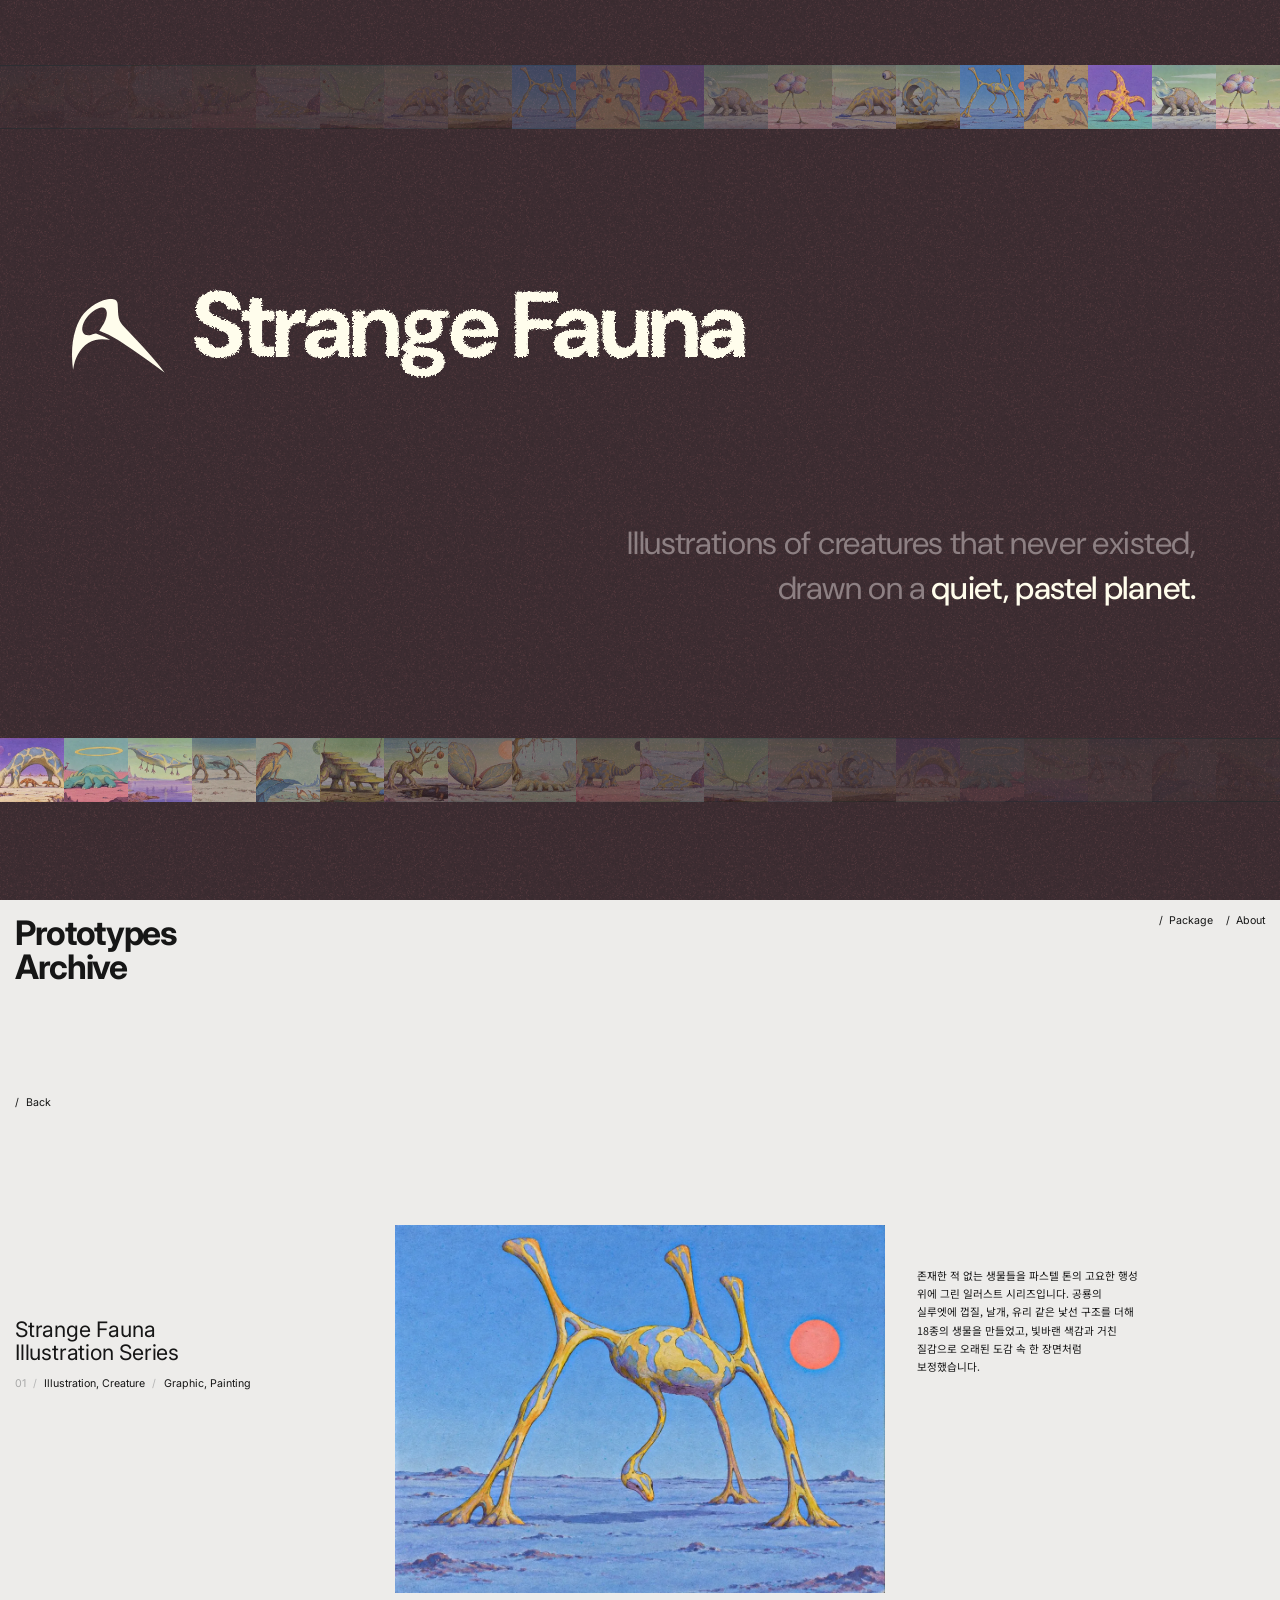
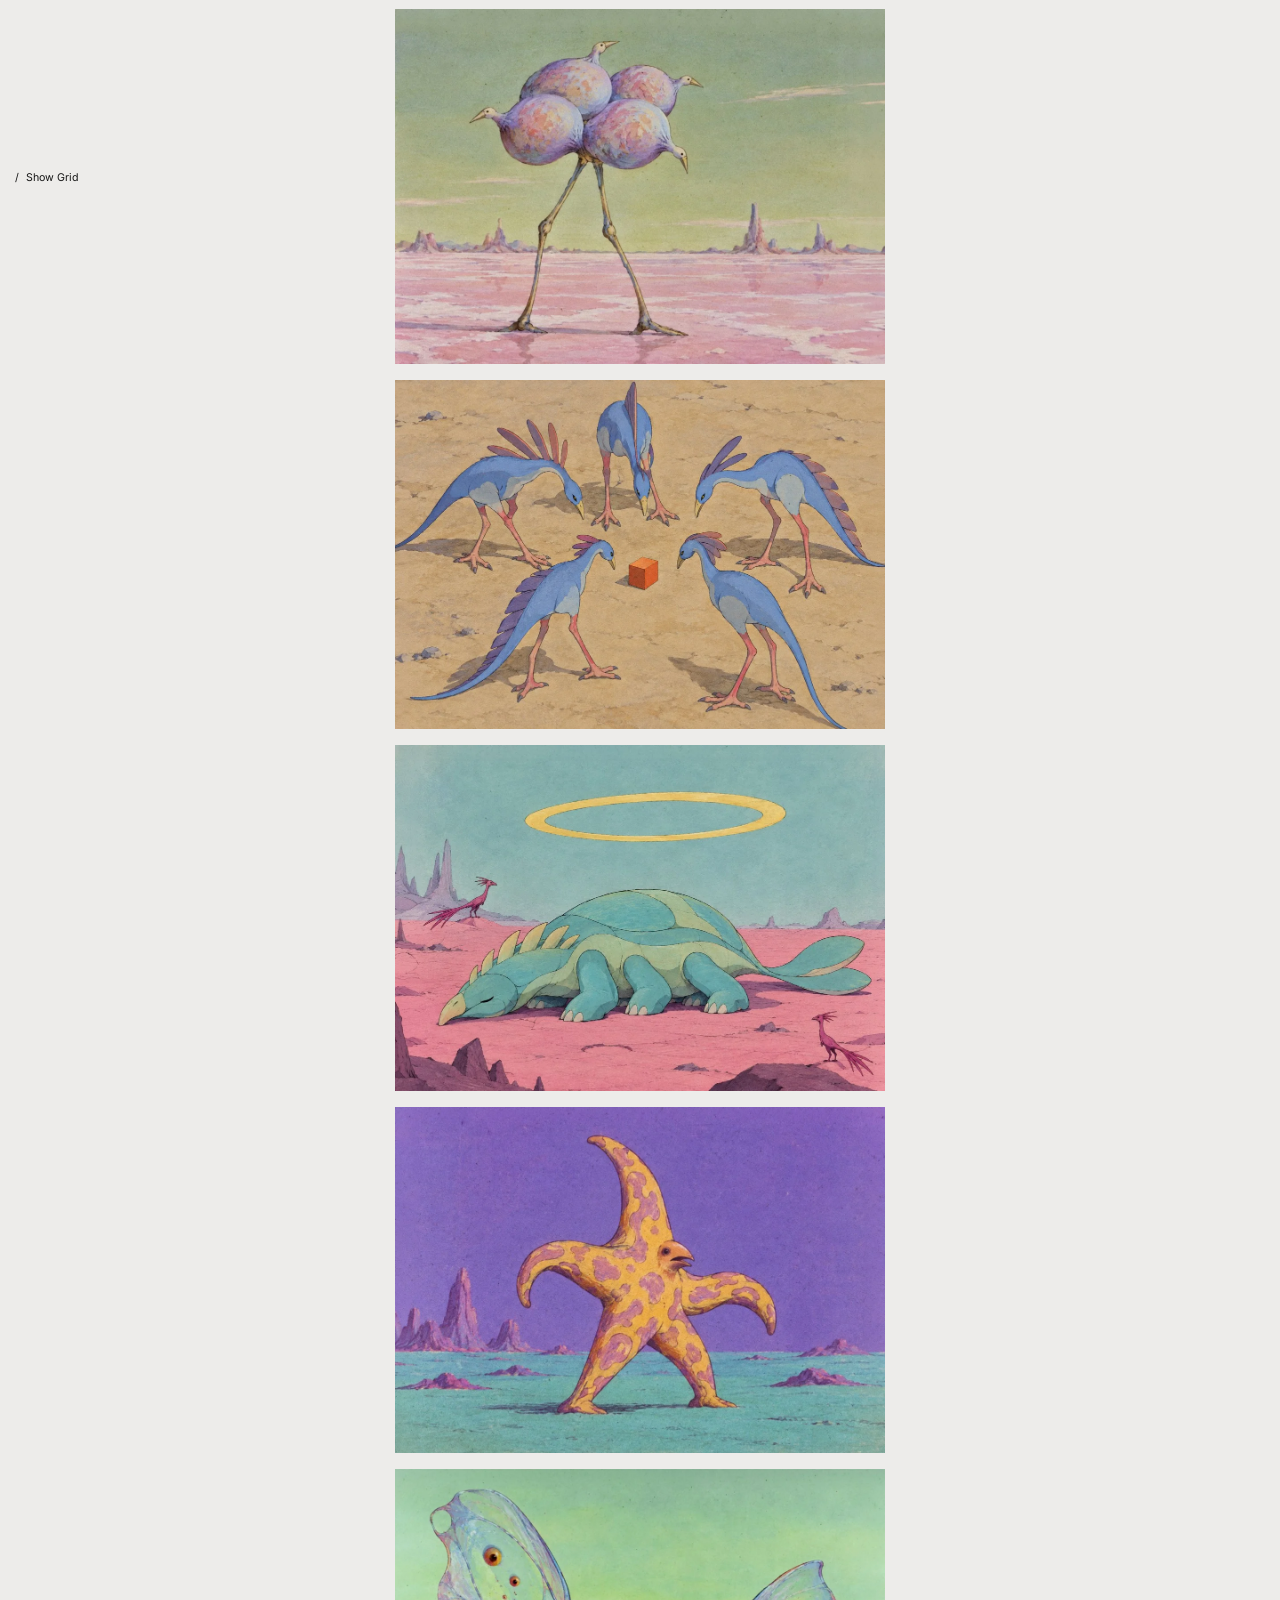
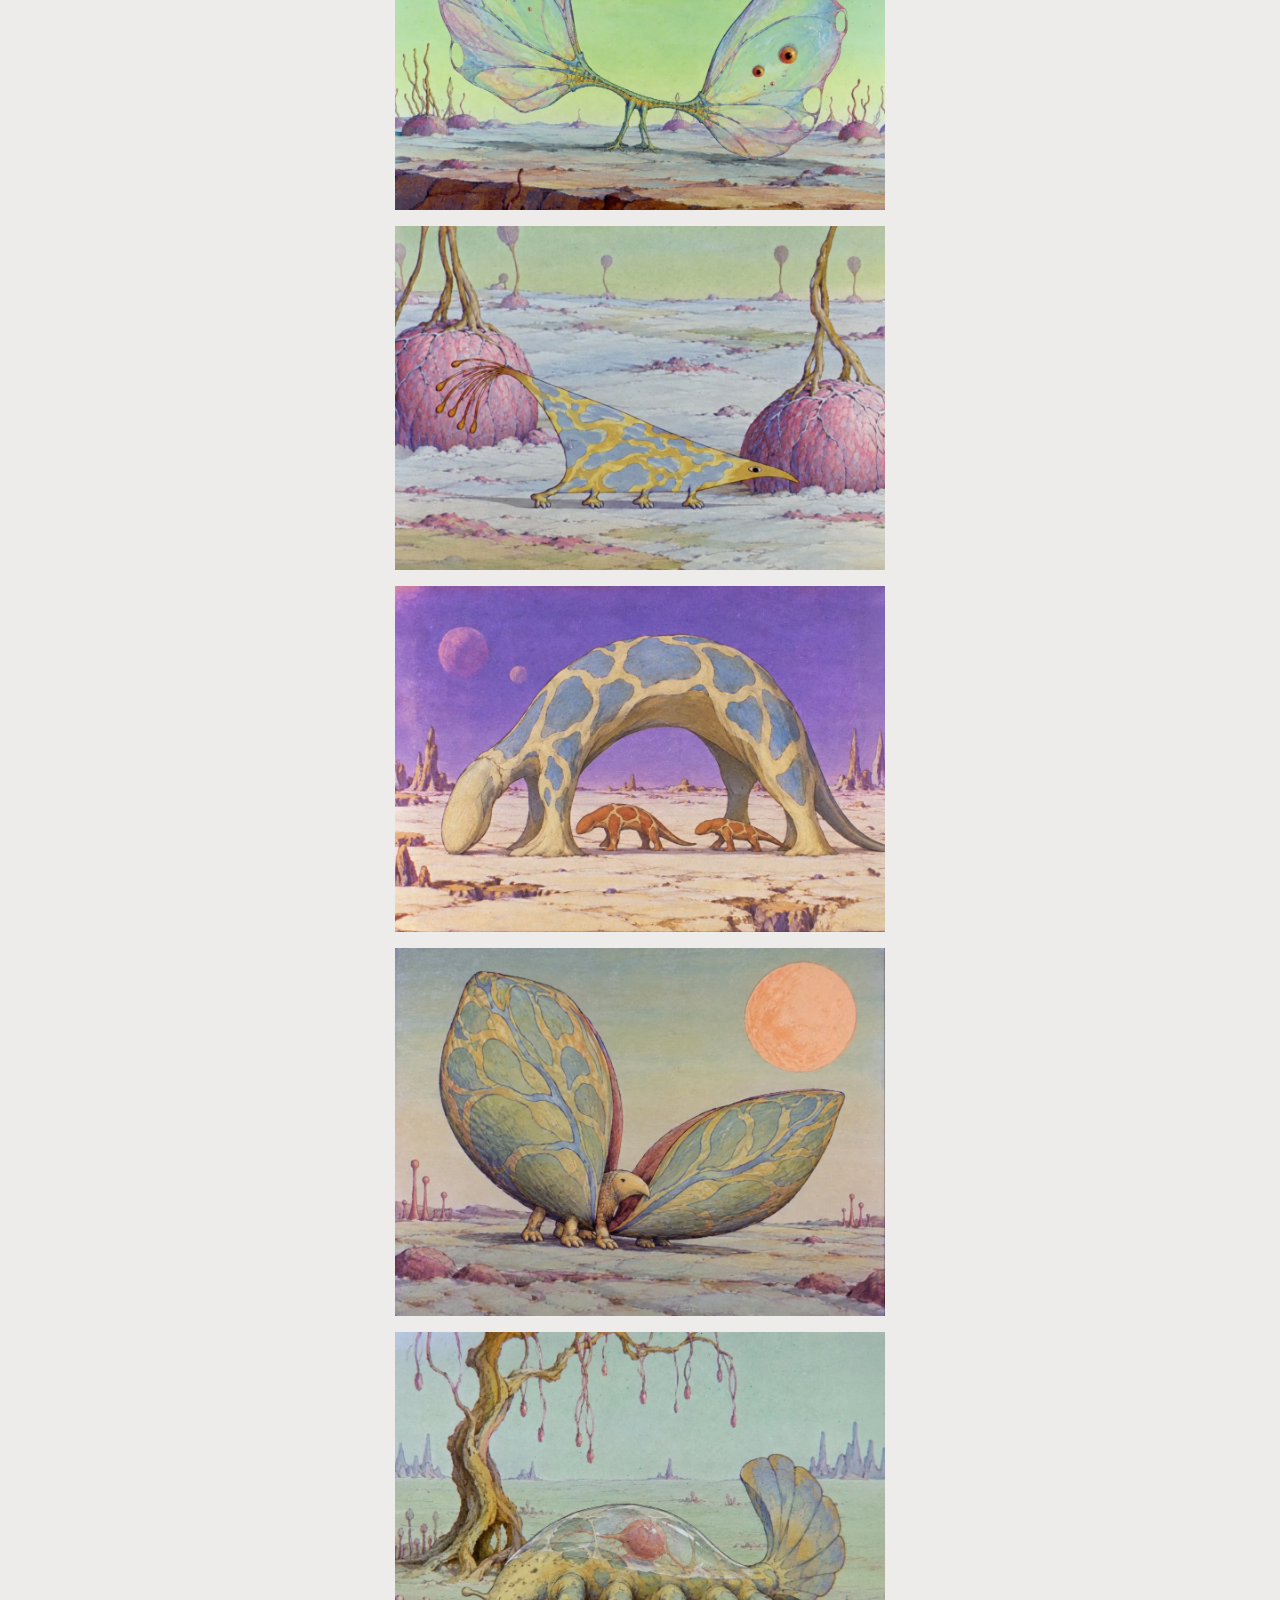
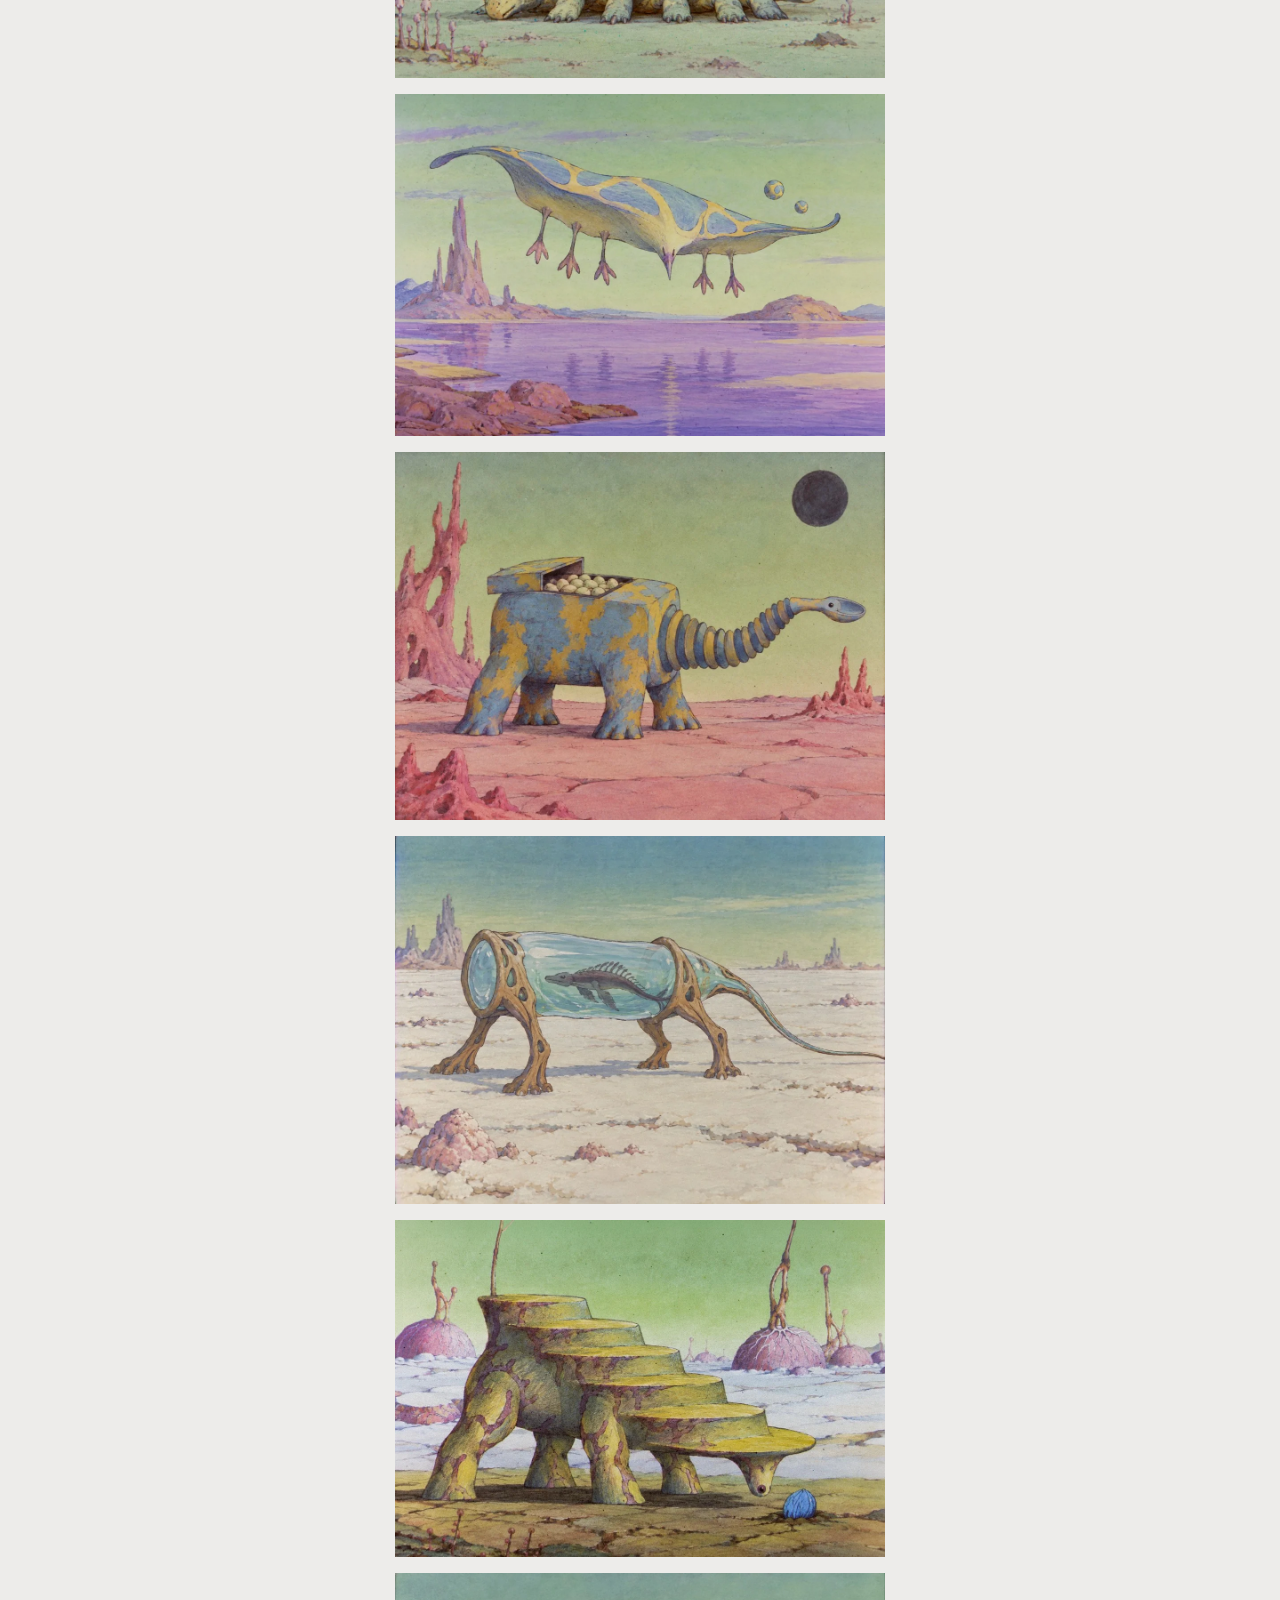
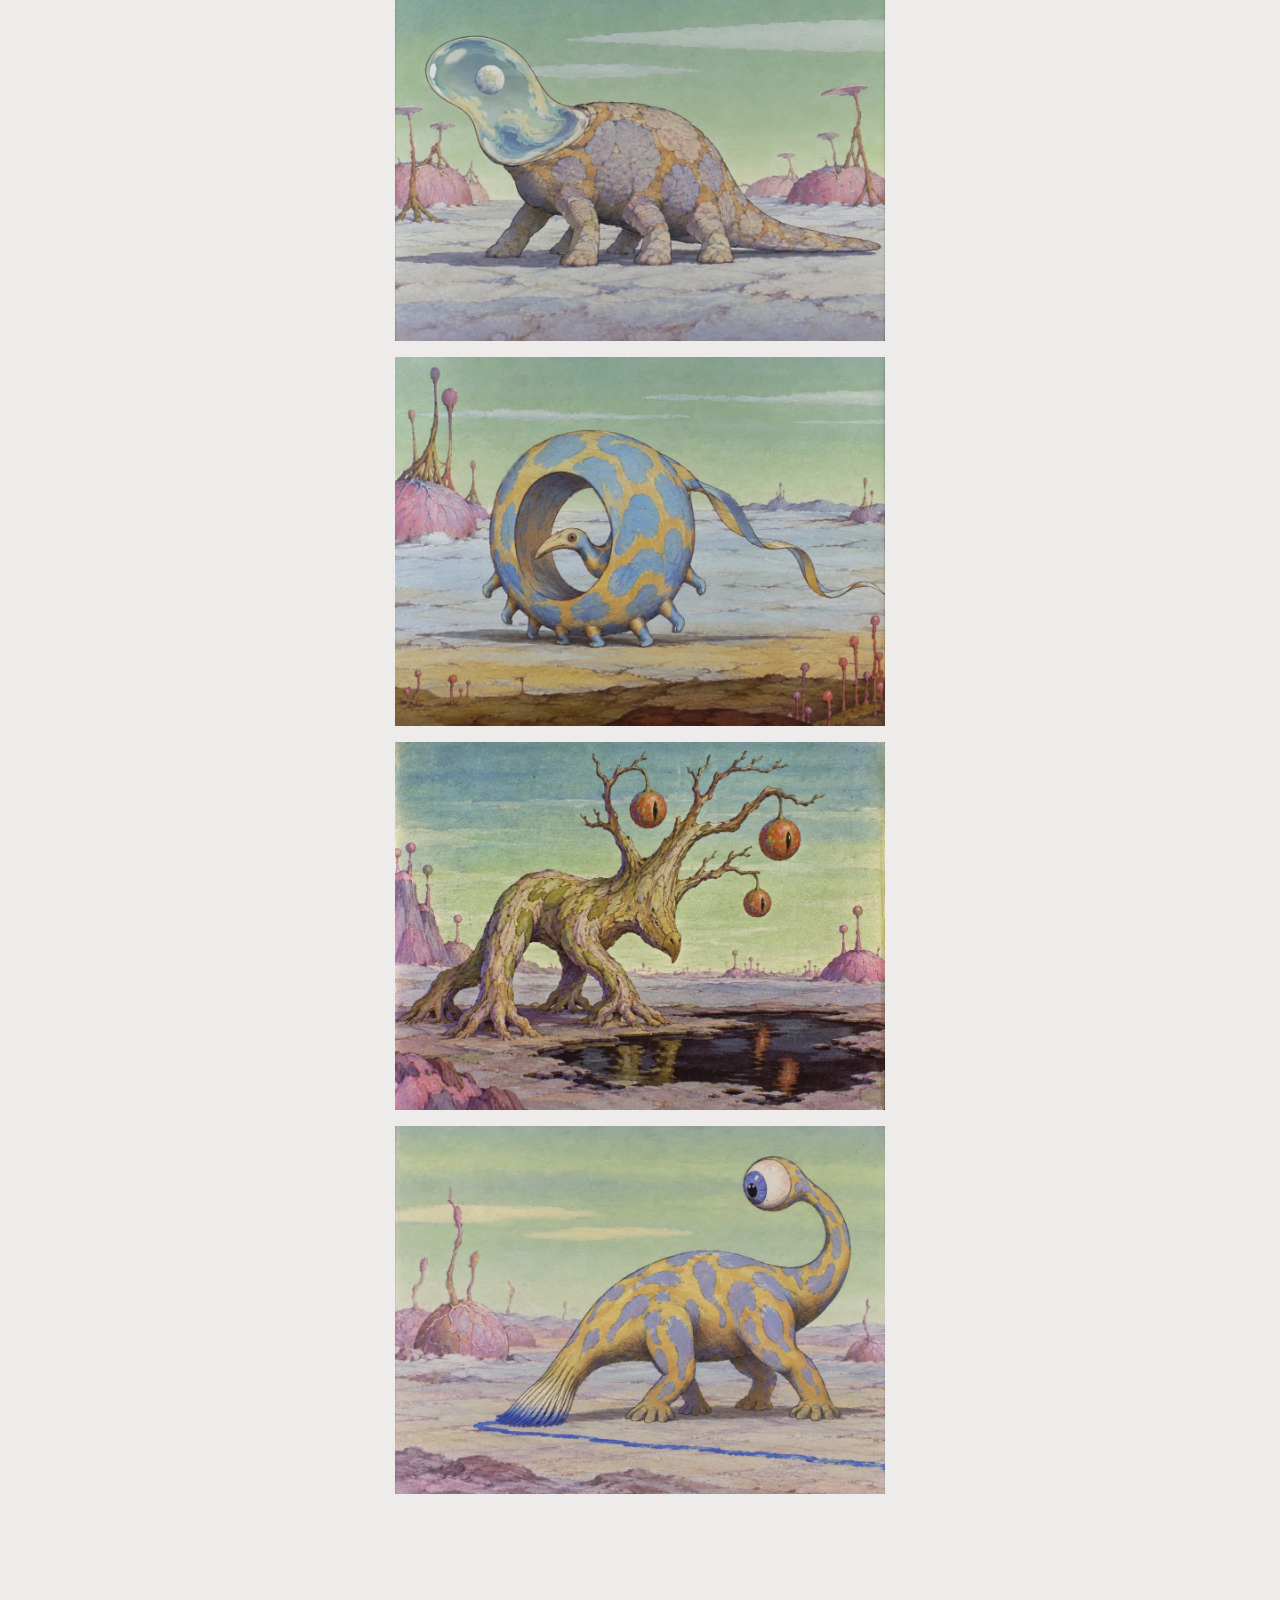
==== index.html @ 5f3ef752 "Strange Fauna 일러스트·패키지 웹페이지 Co-Authored-By: Claude Opus 5.5 (1M context) <noreply@anthropic.com>" ====
<!doctype html>
<html lang="ko">
<head>
  <meta charset="utf-8">
  <meta name="viewport" content="width=device-width, initial-scale=1">
  <title>Strange Fauna — Illustration Series</title>
  <meta name="description" content="존재한 적 없는 생물들을 파스텔 톤의 고요한 행성 위에 그린 일러스트 시리즈">
  <link rel="icon" href="data:image/svg+xml,%3Csvg xmlns=%22http://www.w3.org/2000/svg%22 viewBox=%220 0 32 32%22%3E%3Crect width=%2232%22 height=%2232%22 rx=%228%22 fill=%22%233D2D32%22/%3E%3Ccircle cx=%2221%22 cy=%2211%22 r=%225%22 fill=%22%23F67261%22/%3E%3C/svg%3E">
  <link rel="preconnect" href="https://fonts.googleapis.com">
  <link rel="preconnect" href="https://fonts.gstatic.com" crossorigin>
  <link href="https://fonts.googleapis.com/css2?family=DM+Sans:opsz,wght@9..40,400;9..40,500;9..40,700&family=Inter:wght@400;600;700&family=Noto+Sans+KR:wght@400&display=swap" rel="stylesheet">
  <link rel="stylesheet" href="assets/style.css">
</head>
<body>
  <!-- 1. 커버 (Figma Frame 2) -->
  <section class="cover" aria-label="Strange Fauna">
    <!-- 제목 텍스처 효과 (Figma TEXTURE 3.1): 가장자리를 잘게 흐트러뜨림. scale은 JS가 화면 폭에 맞춤 -->
    <svg width="0" height="0" style="position:absolute" aria-hidden="true">
      <filter id="texture" x="-2%" y="-5%" width="104%" height="110%">
        <feTurbulence type="fractalNoise" baseFrequency="0.45" numOctaves="2" seed="7" result="n"/>
        <feDisplacementMap in="SourceGraphic" in2="n" scale="5" xChannelSelector="R" yChannelSelector="G"/>
      </filter>
    </svg>
    <img class="cover-logo" src="assets/logo.svg" alt="" width="105" height="83">
    <h2 class="cover-title">Strange Fauna</h2>
    <p class="cover-tag">Illustrations of creatures that never existed,<br>drawn on a <b>quiet, pastel planet.</b></p>
  </section>

  <!-- 2. 상세 (Detail / Strange Fauna) — 스크롤하면 일러스트가 차례로 나타남 -->
  <section class="detail" id="detail">
    <aside class="side left">
      <a class="logo" href="#">Prototypes<br>Archive</a>
      <a class="back link" href="#">Back</a>
      <div class="title-block">
        <h1>Strange Fauna<br>Illustration Series</h1>
        <div class="meta"><span class="n">01</span><span class="s">/</span><span>Illustration, Creature</span><span class="s">/</span><span>Graphic, Painting</span></div>
      </div>
      <button class="show-grid link" type="button">Show Grid</button>
    </aside>

    <main class="images" aria-label="일러스트 18점"></main>

    <aside class="side right">
      <nav class="nav">
        <button class="link pk-btn" type="button" aria-haspopup="true" aria-expanded="false">Package</button>
        <a class="link" href="#detail">About</a>
      </nav>
      <div class="pk-panel" role="menu">
        <div class="pk-head"><span>Package</span><span>03</span></div>
        <div class="pk-hint"></div>
      </div>
      <p class="desc ko">존재한 적 없는 생물들을 파스텔 톤의 고요한 행성 위에 그린 일러스트 시리즈입니다. 공룡의 실루엣에 껍질, 날개, 유리 같은 낯선 구조를 더해 18종의 생물을 만들었고, 빛바랜 색감과 거친 질감으로 오래된 도감 속 한 장면처럼 보정했습니다.</p>
    </aside>
  </section>

  <script src="assets/data.js"></script>
  <script src="assets/app.js"></script>
</body>
</html>
---- assets/style.css ----
/* 1u = Figma 1440 프레임의 1px. JS가 --u를 화면 폭에 맞춰 갱신 */
:root {
  --u: calc(100vw / 1440);
  --v: calc(100vh / 665);
  --paper: #EDECEA;
  --ink: #161616;
  --gray: #8C8C8C;
  --rule: #CFCECB;
  --cover: #3D2D32;
  --cream: #FFFDEC;
}
* { box-sizing: border-box; margin: 0; padding: 0; }
html { scroll-behavior: smooth; }
body { background: var(--paper); color: var(--ink); font-family: 'Inter', 'Noto Sans KR', system-ui, sans-serif; -webkit-font-smoothing: antialiased; }
a { color: inherit; text-decoration: none; }
button { font: inherit; color: inherit; background: none; border: 0; cursor: pointer; }
img { display: block; }
.ko { font-family: 'Noto Sans KR', sans-serif; }

/* ---------- 커버 (Frame 2) ---------- */
/* Figma 'Frame 2 / Laptop 1440×665' 기준: 가로·글자는 u(폭/1440), 세로 위치는 v(화면 높이/665) */
.cover { position: relative; height: calc(665 * var(--v)); background: var(--cover); overflow: hidden; color: var(--cream);
  font-family: 'DM Sans', sans-serif; font-optical-sizing: none; font-variation-settings: 'opsz' 14; }
/* 배경 듀오톤 노이즈 (#362B2F + 25% #D88282, 밀도 0.32) — 타일은 JS가 캔버스로 생성 */
.cover::before { content: ''; position: absolute; inset: 0; background-image: var(--noise); background-size: calc(256 * var(--u)) calc(256 * var(--u)); pointer-events: none; }
.strip { position: absolute; left: 0; width: 100%; height: calc(72 * var(--u)); display: grid; grid-template-columns: repeat(20, 1fr); }
.strip::before, .strip::after { content: ''; position: absolute; left: 0; right: 0; height: 1px; background: #2A2A2E; }
.strip::before { top: 0; } .strip::after { bottom: 0; }
.strip.top { top: calc(48 * var(--v)); }
.strip.bottom { top: calc(545 * var(--v)); }
.strip img { position: relative; z-index: 1; width: 100%; height: 100%; object-fit: cover; opacity: 0; transition: opacity 1.2s ease; }
.cover.ready .strip img { opacity: var(--op); }
.cover-logo { position: absolute; left: calc(81 * var(--u)); top: calc(221 * var(--v)); width: calc(104.7 * var(--u)); height: auto; }
.cover-title { position: absolute; left: calc(216 * var(--u)); top: calc(206 * var(--v)); font-weight: 700;
  font-size: calc(105 * var(--u)); line-height: 1; letter-spacing: -0.04em; white-space: nowrap; filter: url(#texture);
  font-variation-settings: 'opsz' 39; /* Figma 노트북 시안 렌더 폭에 맞춘 값 */ }
.cover-tag { position: absolute; right: calc(95 * var(--u)); top: calc(385 * var(--v)); text-align: right; white-space: nowrap;
  font-size: calc(36 * var(--u)); line-height: 1.4; letter-spacing: -0.01em; color: #8D8083;
  font-variation-settings: 'opsz' 36; /* Figma 렌더 폭(639)과 맞춘 값 */ }
.cover-tag b { color: var(--cream); font-weight: 500; }
.cover-logo, .cover-title, .cover-tag { opacity: 0; transform: translateY(12px); transition: opacity .9s ease .2s, transform .9s ease .2s; }
.cover.ready .cover-logo, .cover.ready .cover-title, .cover.ready .cover-tag { opacity: 1; transform: none; }
.cover.ready .cover-tag { transition-delay: .45s; }

/* ---------- 상세 (Detail / Strange Fauna) ---------- */
.detail { position: relative; display: grid; grid-template-columns: calc(444 * var(--u)) calc(552 * var(--u)) 1fr; font-size: calc(12 * var(--u)); }
.side { position: sticky; top: 0; height: 100vh; }
.side.left { padding-left: calc(17 * var(--u)); }
.logo { position: absolute; top: calc(18 * var(--u)); left: calc(17 * var(--u)); font-weight: 700; font-size: calc(38 * var(--u)); line-height: 1; letter-spacing: -0.04em; }
.back { position: absolute; top: 21.8%; left: calc(17 * var(--u)); }
.title-block { position: absolute; top: 46.4%; left: calc(17 * var(--u)); }
.title-block h1 { font-weight: 400; font-size: calc(24 * var(--u)); line-height: 1.1; letter-spacing: -0.01em; }
.meta { display: flex; gap: calc(8 * var(--u)); margin-top: calc(14 * var(--u)); }
.meta .n { color: #A8A8A8; } .meta .s { color: #B5B5B5; }
.show-grid { position: absolute; bottom: calc(18 * var(--u)); left: calc(17 * var(--u)); }
.link::before { content: '/'; margin-right: .6em; }
.link:hover { opacity: .55; }

.images { padding: 36.1vh 0 30vh; display: flex; flex-direction: column; gap: calc(18 * var(--u)); }
.images figure { opacity: 0; transform: translateY(48px); transition: opacity .9s ease, transform .9s cubic-bezier(.2,.7,.2,1); background: #fff; }
.images figure.in { opacity: 1; transform: none; }
.images img { width: 100%; height: auto; }
.images.grid { display: grid; grid-template-columns: repeat(3, 1fr); gap: calc(8 * var(--u)); padding-top: 22vh; }
.images.grid figure { cursor: zoom-in; aspect-ratio: 1; overflow: hidden; }
.images.grid img { height: 100%; object-fit: cover; }

.side.right .desc { position: absolute; top: 40.8%; left: calc(36 * var(--u)); width: calc(256 * var(--u)); font-size: calc(12 * var(--u)); line-height: 1.7; word-break: keep-all; }
.nav { position: absolute; top: calc(16 * var(--u)); right: calc(17 * var(--u)); display: flex; gap: calc(14 * var(--u)); z-index: 5; }
.nav .link.on { opacity: .55; }

/* 패키지 목록 패널 */
.pk-panel { position: absolute; top: calc(42 * var(--u)); right: calc(17 * var(--u)); width: calc(330 * var(--u)); background: #F6F5F3;
  border: 1px solid var(--rule); padding: calc(14 * var(--u)) calc(14 * var(--u)) calc(8 * var(--u)); z-index: 6;
  opacity: 0; transform: translateY(-6px); pointer-events: none; transition: opacity .25s ease, transform .25s ease; }
.pk-panel.open { opacity: 1; transform: none; pointer-events: auto; }
.pk-head { display: flex; justify-content: space-between; color: var(--gray); font-weight: 600; padding-bottom: calc(10 * var(--u)); border-bottom: 1px dotted #BDBDBD; }
.pk-row { display: grid; grid-template-columns: calc(72 * var(--u)) 1fr auto; gap: calc(12 * var(--u)); align-items: center; padding: calc(10 * var(--u)) 0; border-bottom: 1px solid var(--rule); }
.pk-row:last-child { border-bottom: 0; }
.pk-row img { width: 100%; aspect-ratio: 602/470; object-fit: cover; background: #fff; }
.pk-row .no { color: var(--gray); font-weight: 600; }
.pk-row .nm { font-weight: 600; font-size: calc(13.5 * var(--u)); margin-top: 2px; }
.pk-row .sub { color: var(--gray); margin-top: 2px; }
.pk-row .go { color: var(--gray); white-space: nowrap; transition: transform .2s ease, color .2s ease; }
.pk-row:hover .go { color: var(--ink); transform: translateX(3px); }
.pk-row:hover .nm { text-decoration: underline; text-underline-offset: 3px; }
.pk-hint { color: var(--gray); padding-top: calc(8 * var(--u)); min-height: calc(24 * var(--u)); }
.pk-hint b { color: var(--ink); font-weight: 600; }

/* ---------- 패키지 그리드 페이지 (1440 × 1560) ---------- */
.board { position: relative; width: 100%; height: calc(1560 * var(--u)); font-size: calc(13.5 * var(--u)); }
.board > * { position: absolute; }
.rule { height: 0; border-top: 1px solid var(--rule); }
.rule.thick { border-top-width: 1.5px; }
.rule.dot { border-top: 1px dotted #BDBDBD; }
.lbl { font-size: calc(13 * var(--u)); color: var(--gray); }
.lbl.b { font-weight: 600; }
.list { line-height: calc(23.5 * var(--u)); font-weight: 600; }
.list .g { color: var(--gray); font-weight: 400; }
.list a.dim { color: var(--gray); }
.list a:hover { opacity: .6; }
.board .logo { position: absolute; font-size: calc(24 * var(--u)); letter-spacing: -0.03em; }
.board .logo { white-space: pre; }
.board .logo i { font-style: normal; font-weight: 400; color: #000; }
.ph { background: #fff; overflow: hidden; cursor: zoom-in; }
.ph img { width: 100%; height: 100%; object-fit: cover; opacity: 0; transform: scale(1.03); transition: opacity .9s ease, transform 1.2s cubic-bezier(.2,.7,.2,1); }
.ph.in img { opacity: 1; transform: none; }
.cap { display: flex; align-items: baseline; gap: calc(6 * var(--u)); }
.cap::before { content: '▸'; font-size: calc(10 * var(--u)); color: #A0A0A0; }
.cap b { font-weight: 600; }
.more { color: var(--gray); font-size: calc(13 * var(--u)); }
.more:hover { color: var(--ink); }
.pdesc { width: calc(288 * var(--u)); color: #7A7A7A; line-height: 1.65; word-break: keep-all; }
.swatch { display: flex; }
.swatch span { flex: 1; transition: flex .35s ease; }
.swatch span:hover { flex: 1.6; }
.codes { color: #7A7A7A; line-height: 1.65; }
.codes b { color: var(--ink); font-weight: 400; margin-right: .5em; }

/* 확대 보기 */
.lightbox { position: fixed; inset: 0; background: rgba(237,236,234,.96); display: grid; place-items: center; z-index: 50; opacity: 0; pointer-events: none; transition: opacity .3s ease; cursor: zoom-out; }
.lightbox.open { opacity: 1; pointer-events: auto; }
.lightbox img { max-width: 86vw; max-height: 86vh; background: #fff; }

@media (prefers-reduced-motion: reduce) {
  * { transition: none !important; scroll-behavior: auto !important; }
}
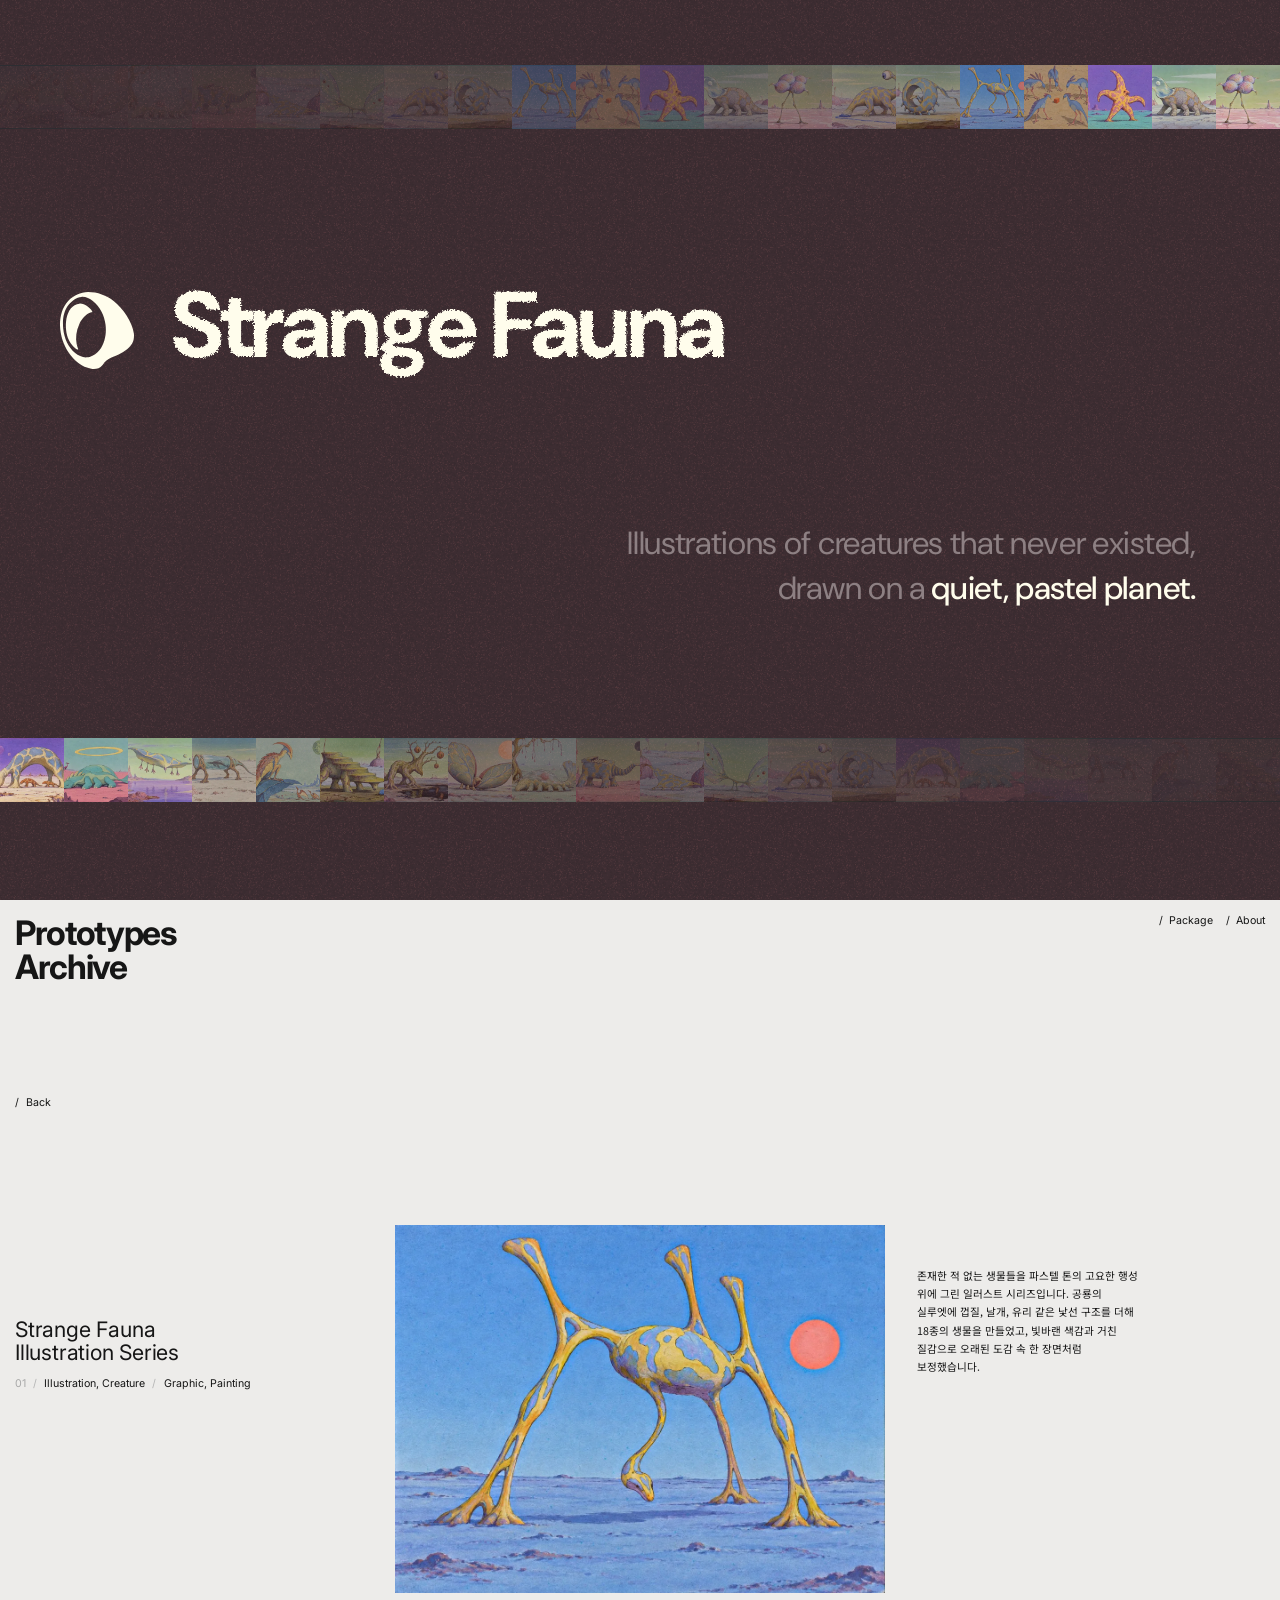
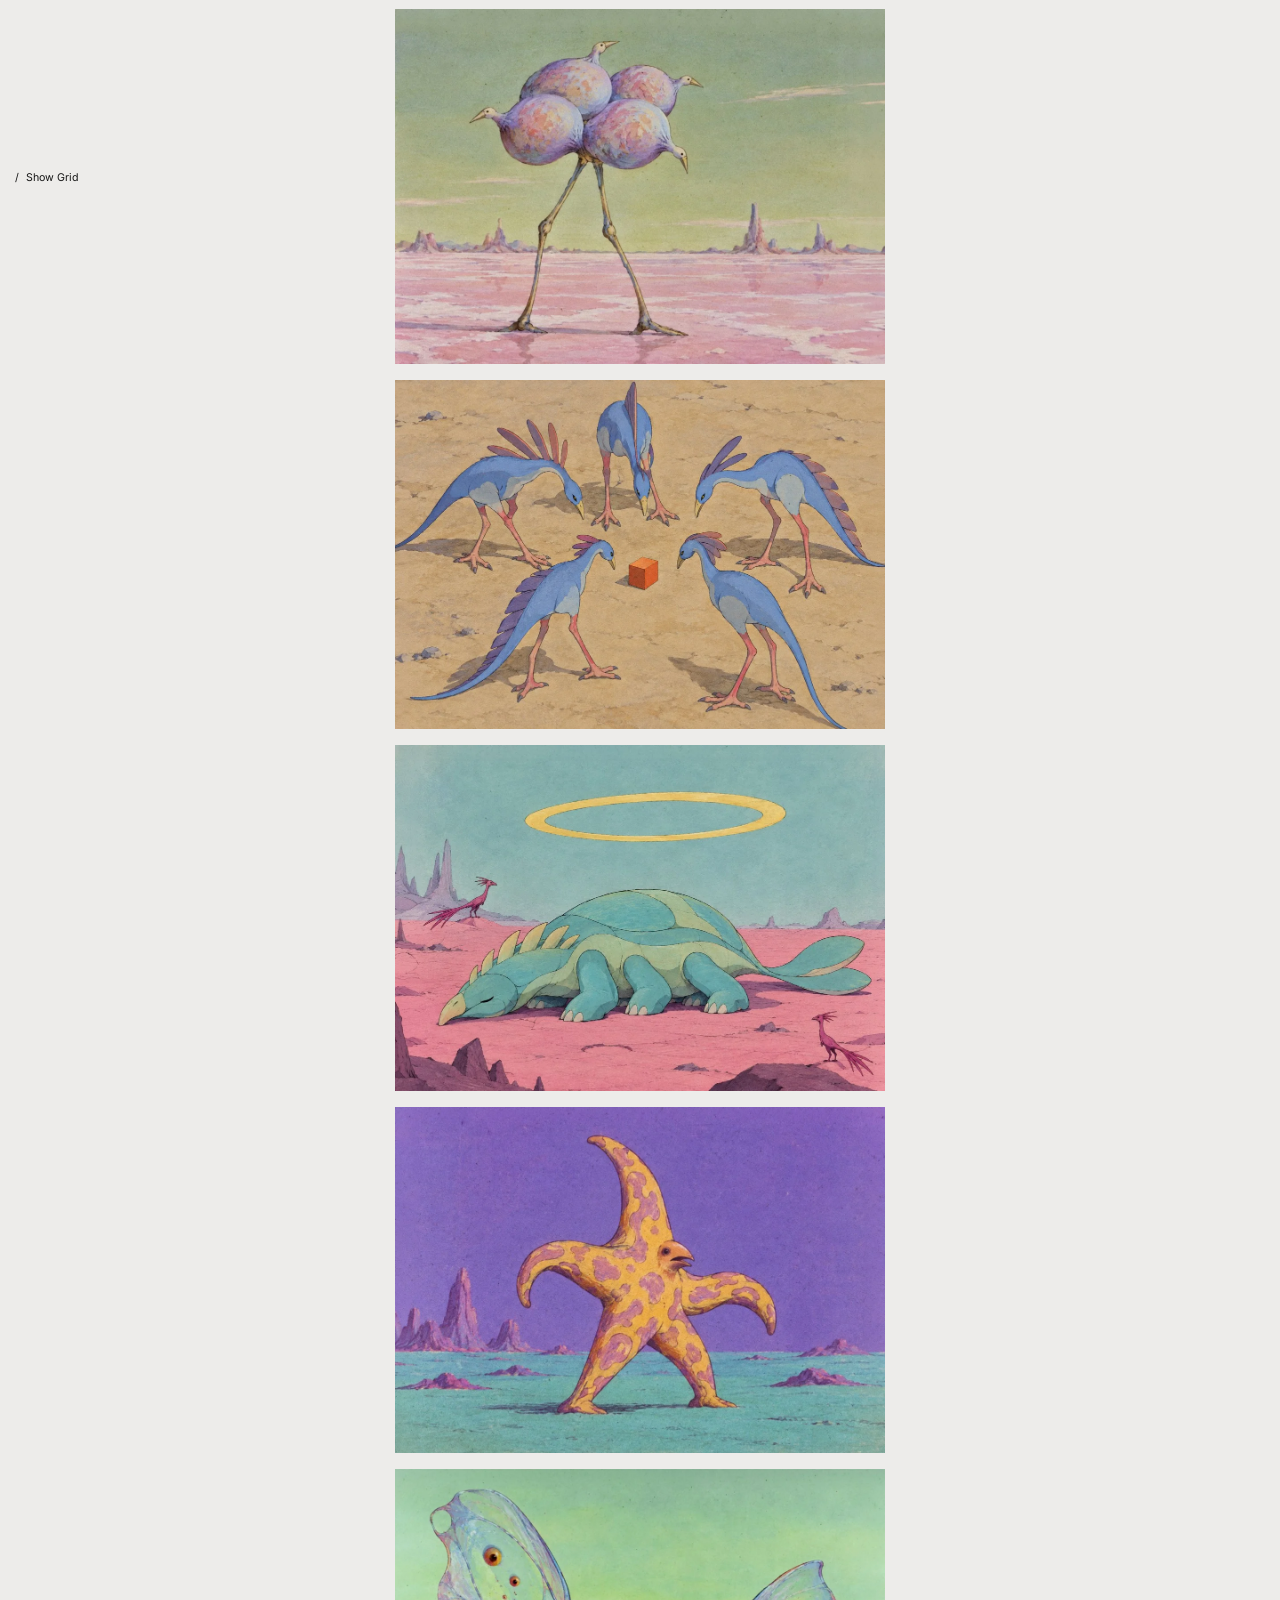
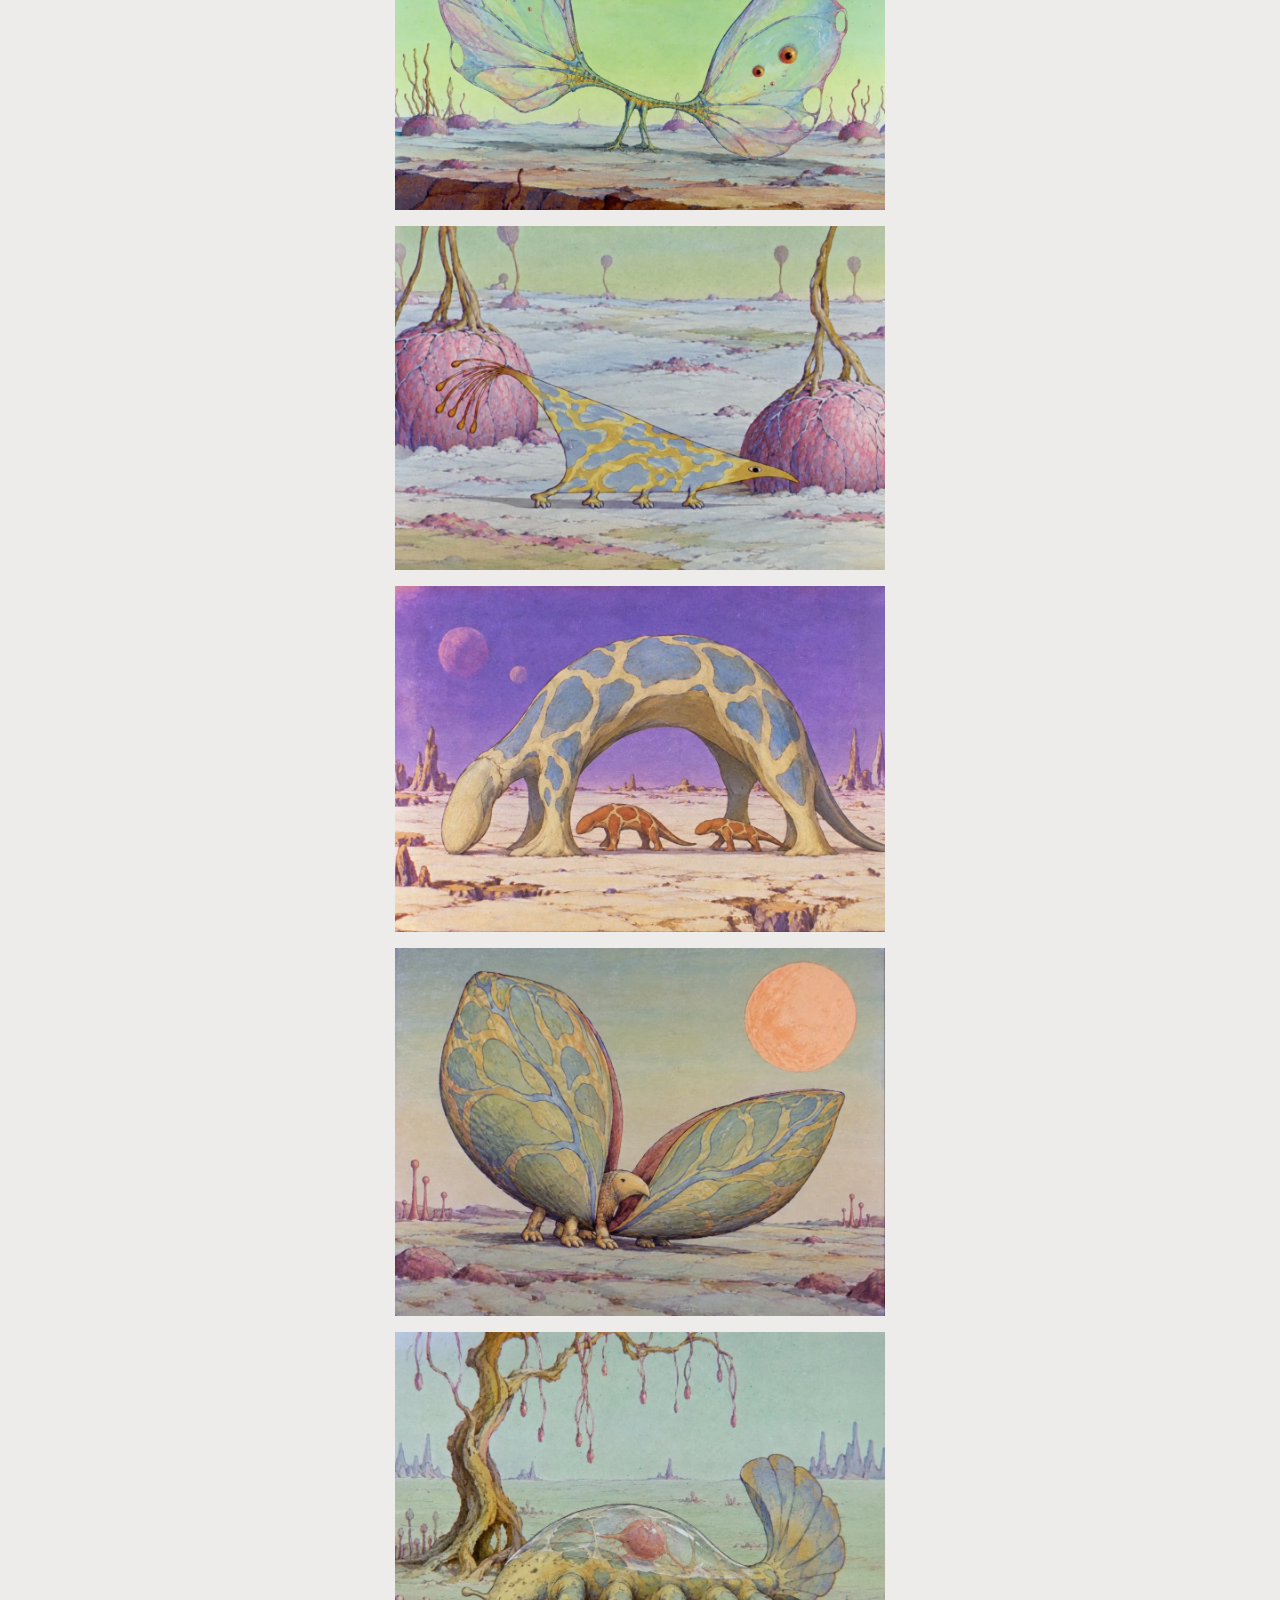
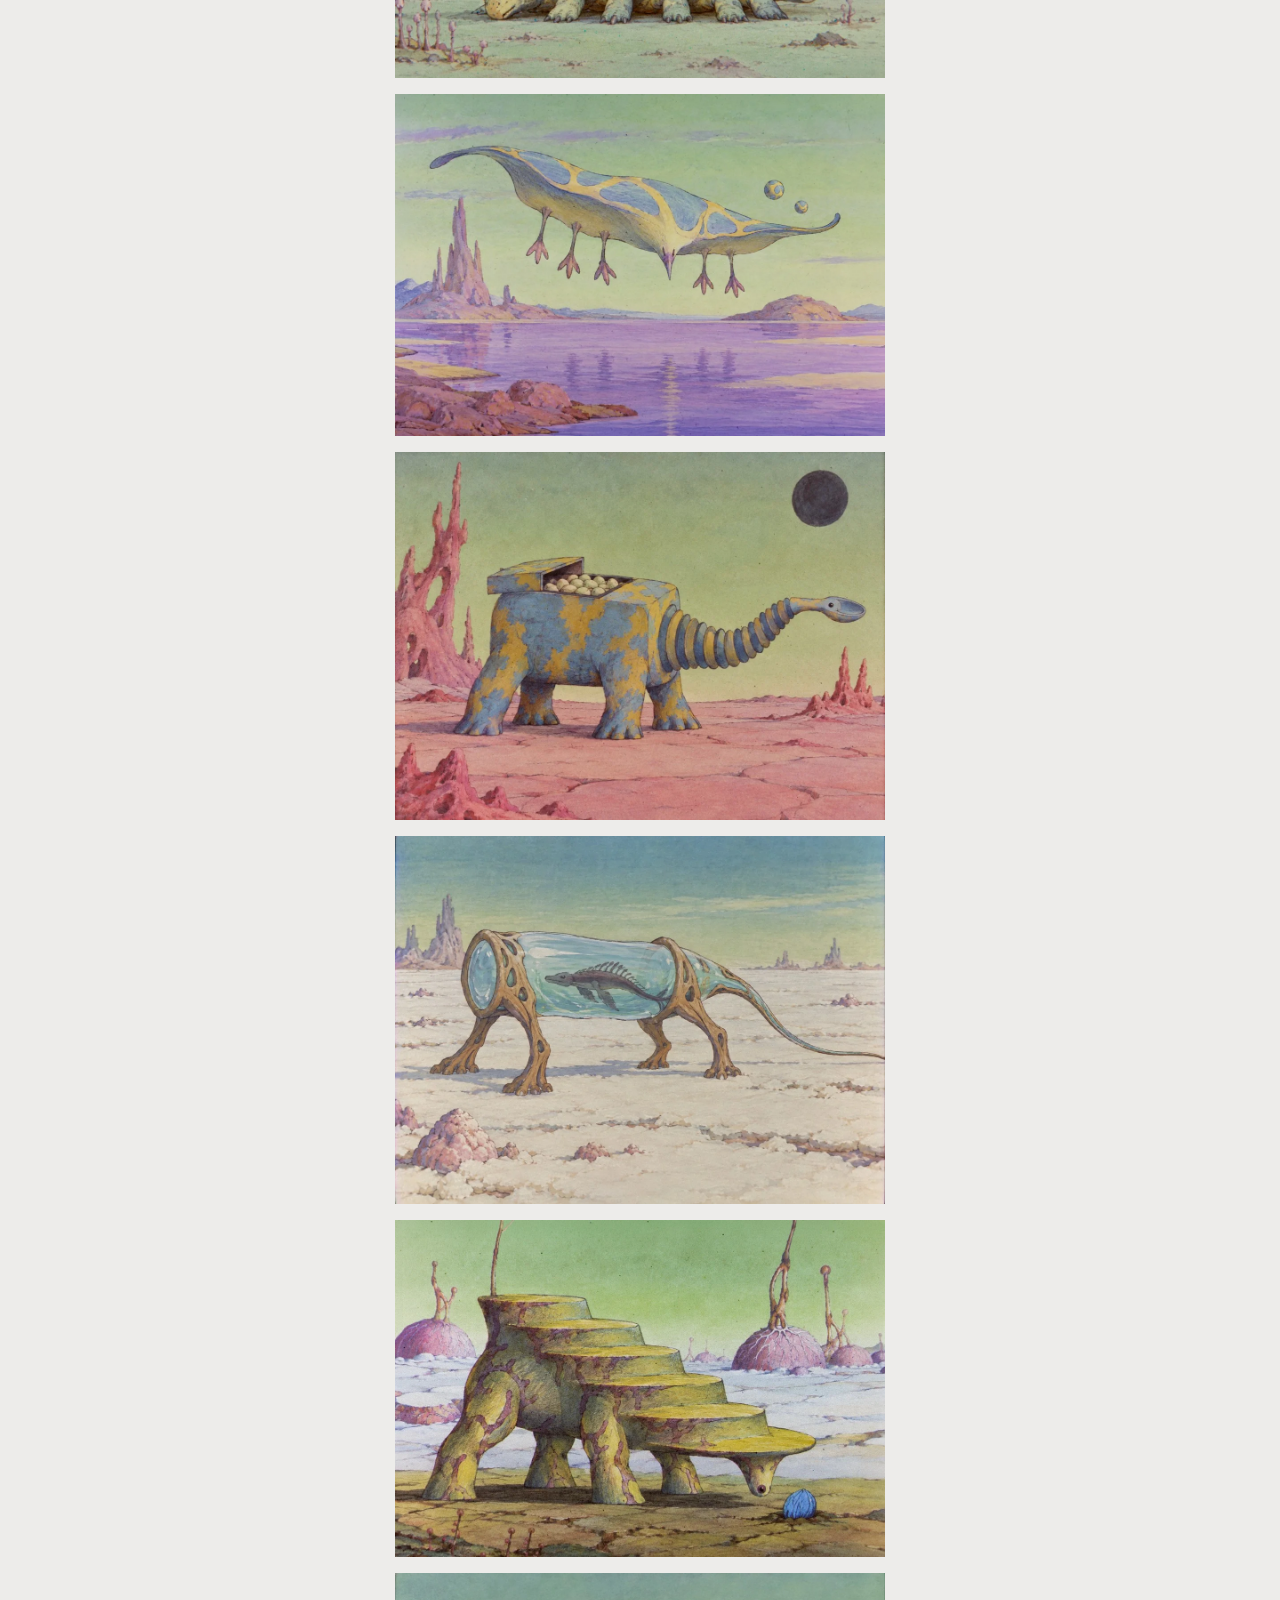
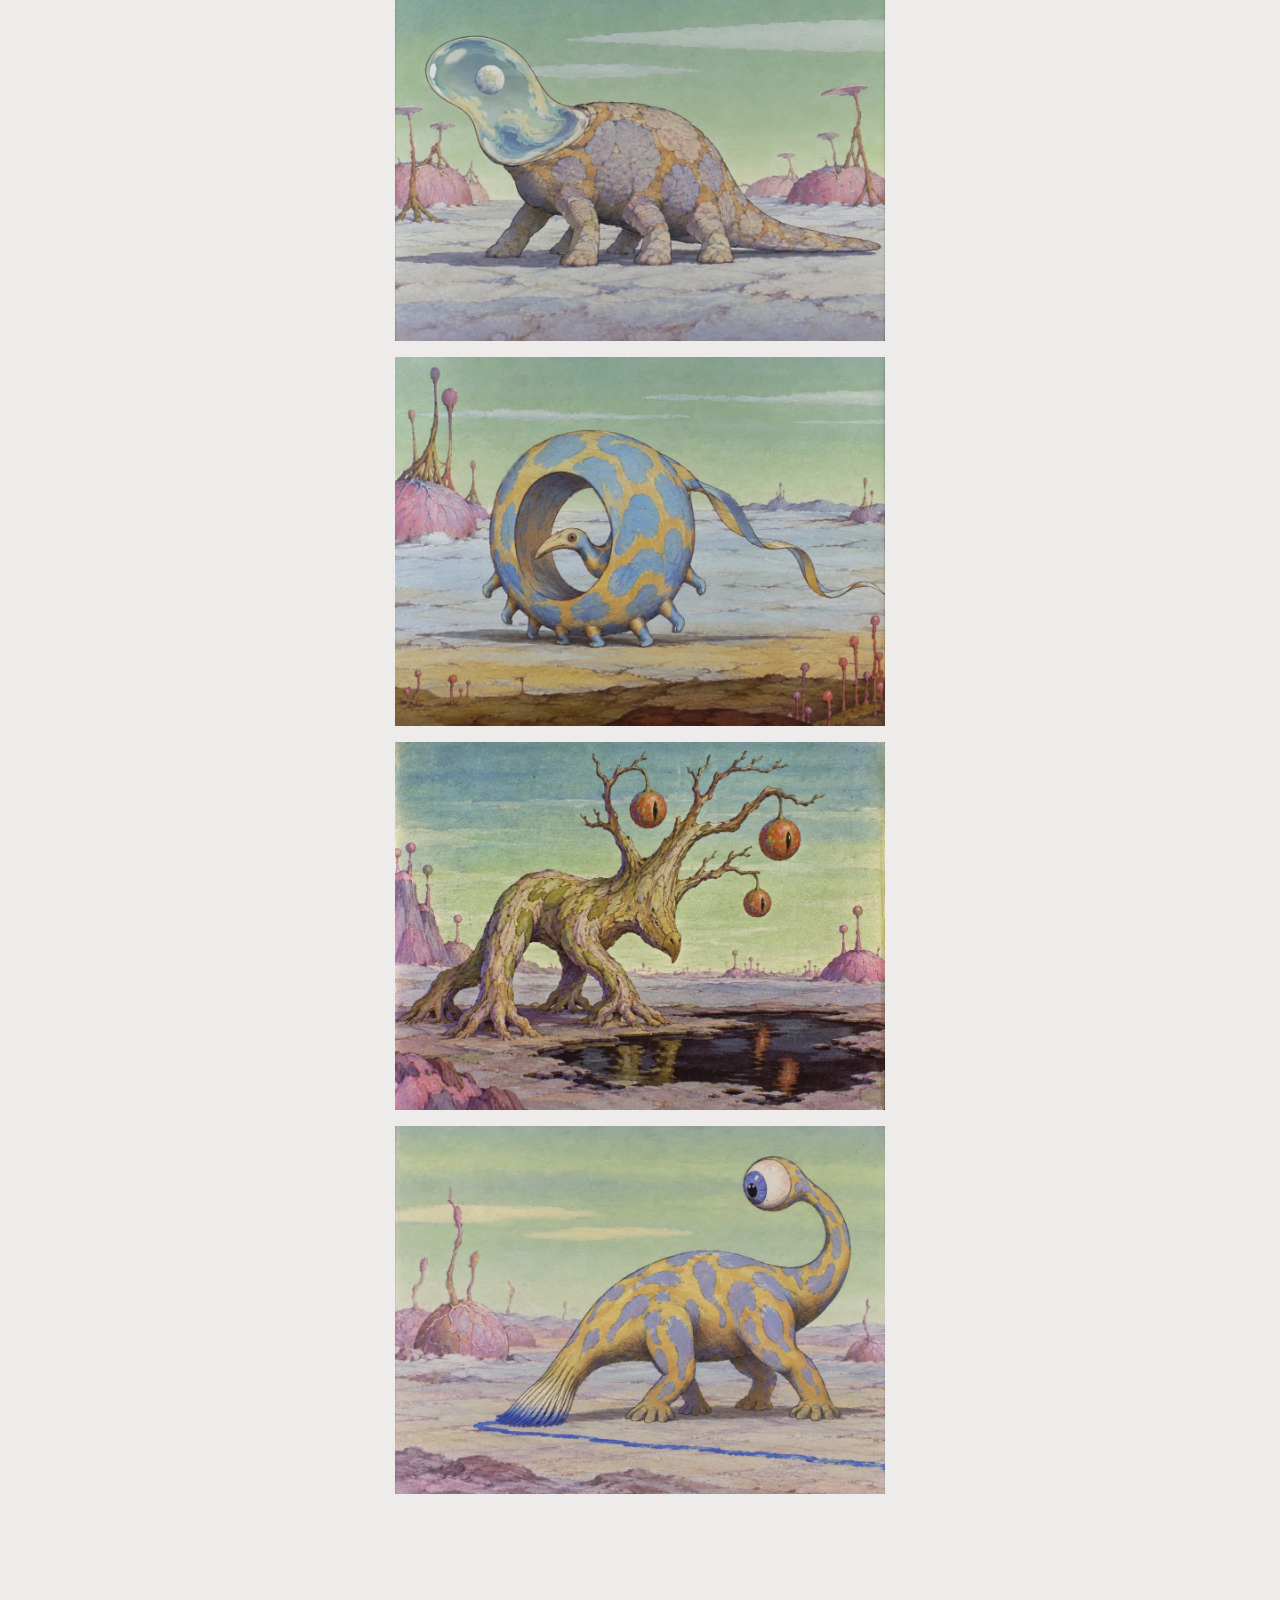
==== commit d31b0de3: "커버 로고를 링 모양으로 교체, 제목 위치 조정 Co-Authored-By: Claude Opus 5.5 (1M context) <noreply@anthropic.com>" ====
--- a/index.html
+++ b/index.html
@@ -21,7 +21,7 @@
         <feDisplacementMap in="SourceGraphic" in2="n" scale="5" xChannelSelector="R" yChannelSelector="G"/>
       </filter>
     </svg>
-    <img class="cover-logo" src="assets/logo.svg" alt="" width="105" height="83">
+    <img class="cover-logo" src="assets/logo.svg" alt="" width="83" height="86">
     <h2 class="cover-title">Strange Fauna</h2>
     <p class="cover-tag">Illustrations of creatures that never existed,<br>drawn on a <b>quiet, pastel planet.</b></p>
   </section>
--- a/assets/style.css
+++ b/assets/style.css
@@ -30,8 +30,8 @@
 .strip.bottom { top: calc(545 * var(--v)); }
 .strip img { position: relative; z-index: 1; width: 100%; height: 100%; object-fit: cover; opacity: 0; transition: opacity 1.2s ease; }
 .cover.ready .strip img { opacity: var(--op); }
-.cover-logo { position: absolute; left: calc(81 * var(--u)); top: calc(221 * var(--v)); width: calc(104.7 * var(--u)); height: auto; }
-.cover-title { position: absolute; left: calc(216 * var(--u)); top: calc(206 * var(--v)); font-weight: 700;
+.cover-logo { position: absolute; left: calc(68 * var(--u)); top: calc(216 * var(--v)); width: calc(83 * var(--u)); height: auto; }
+.cover-title { position: absolute; left: calc(192 * var(--u)); top: calc(206 * var(--v)); font-weight: 700;
   font-size: calc(105 * var(--u)); line-height: 1; letter-spacing: -0.04em; white-space: nowrap; filter: url(#texture);
   font-variation-settings: 'opsz' 39; /* Figma 노트북 시안 렌더 폭에 맞춘 값 */ }
 .cover-tag { position: absolute; right: calc(95 * var(--u)); top: calc(385 * var(--v)); text-align: right; white-space: nowrap;
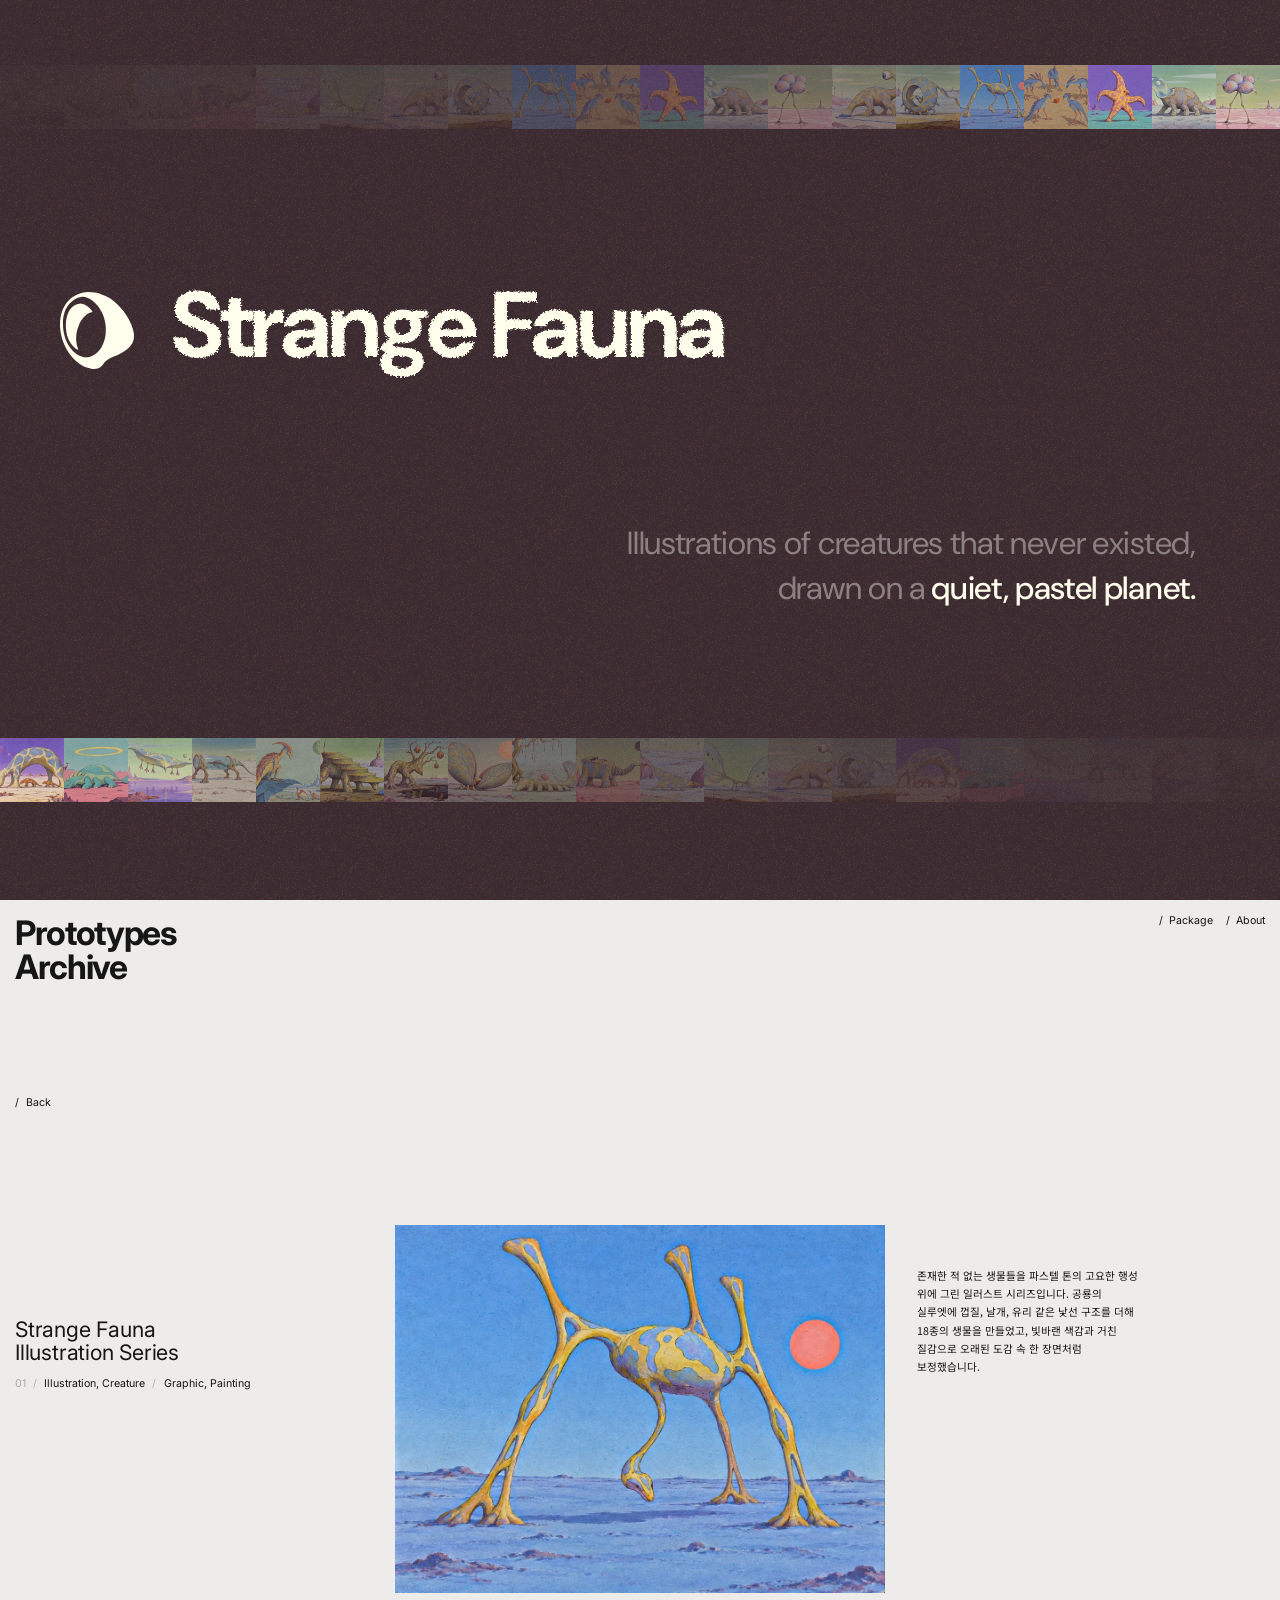
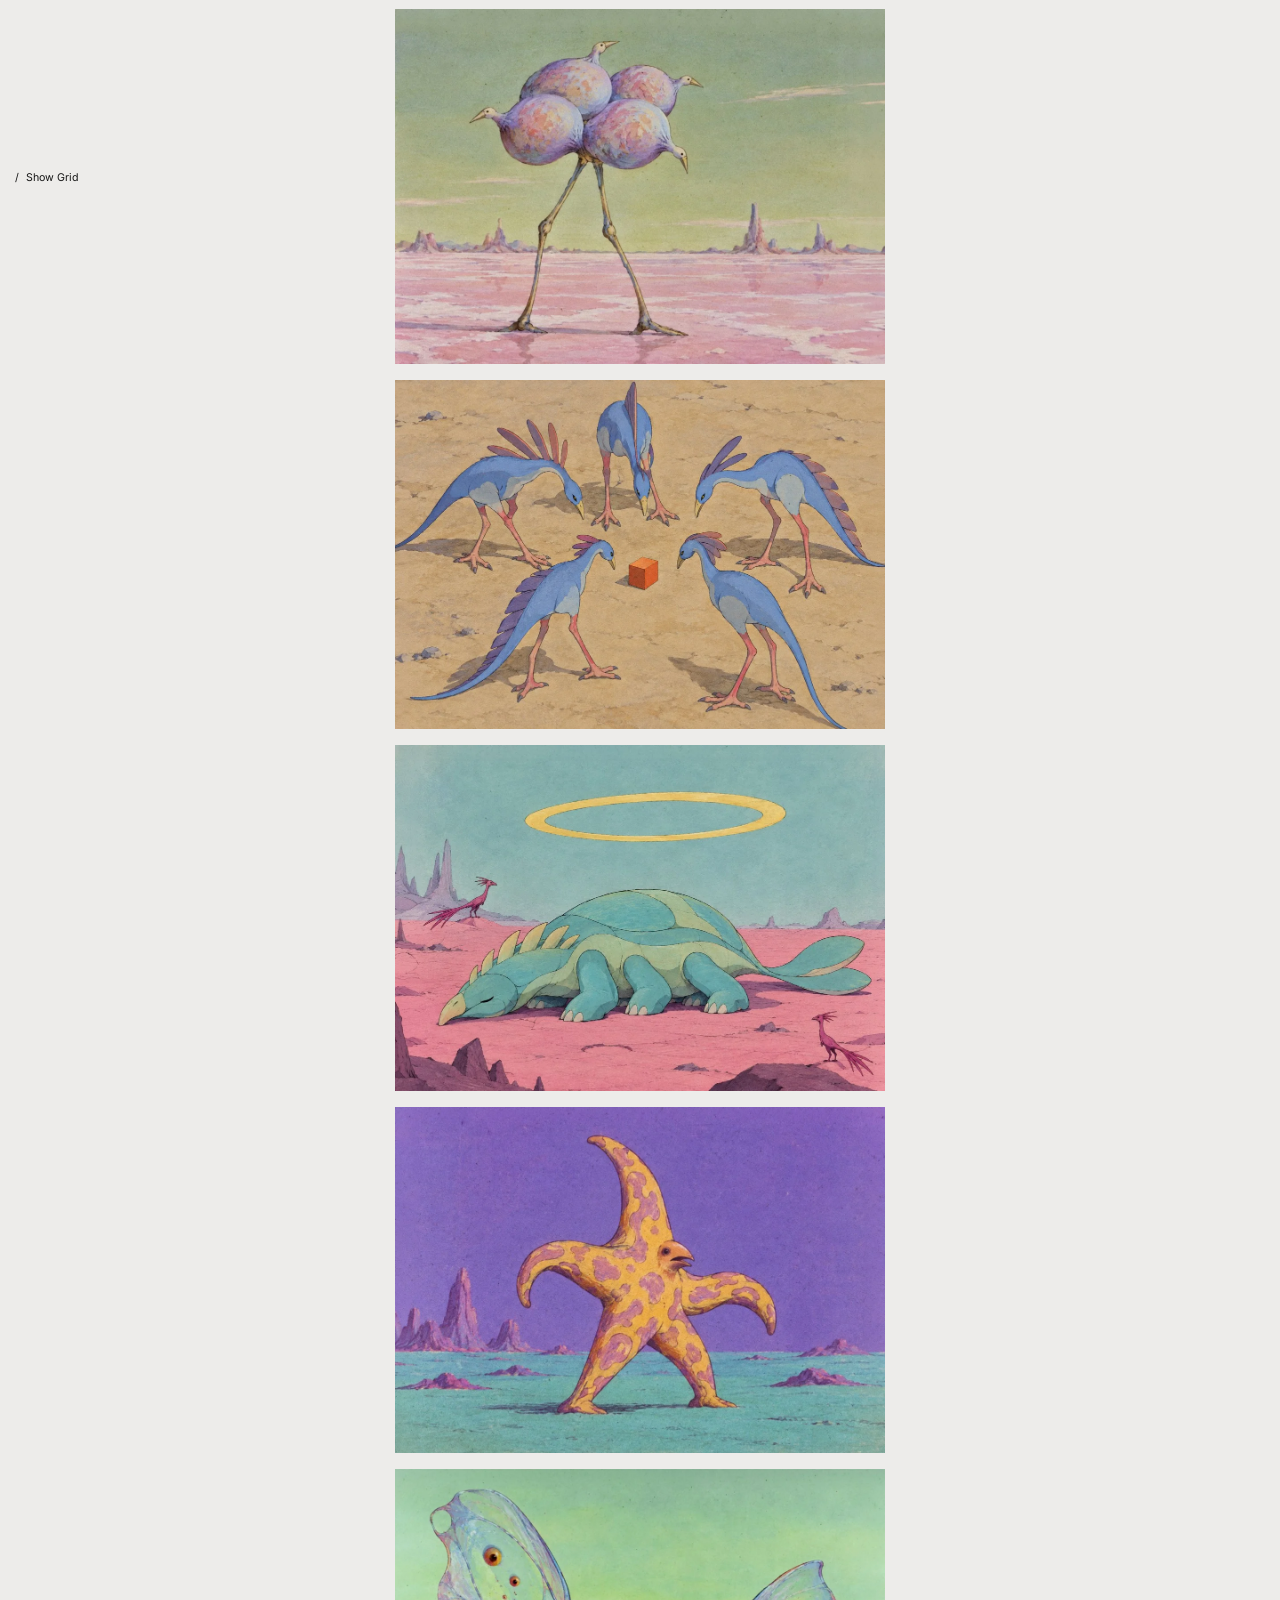
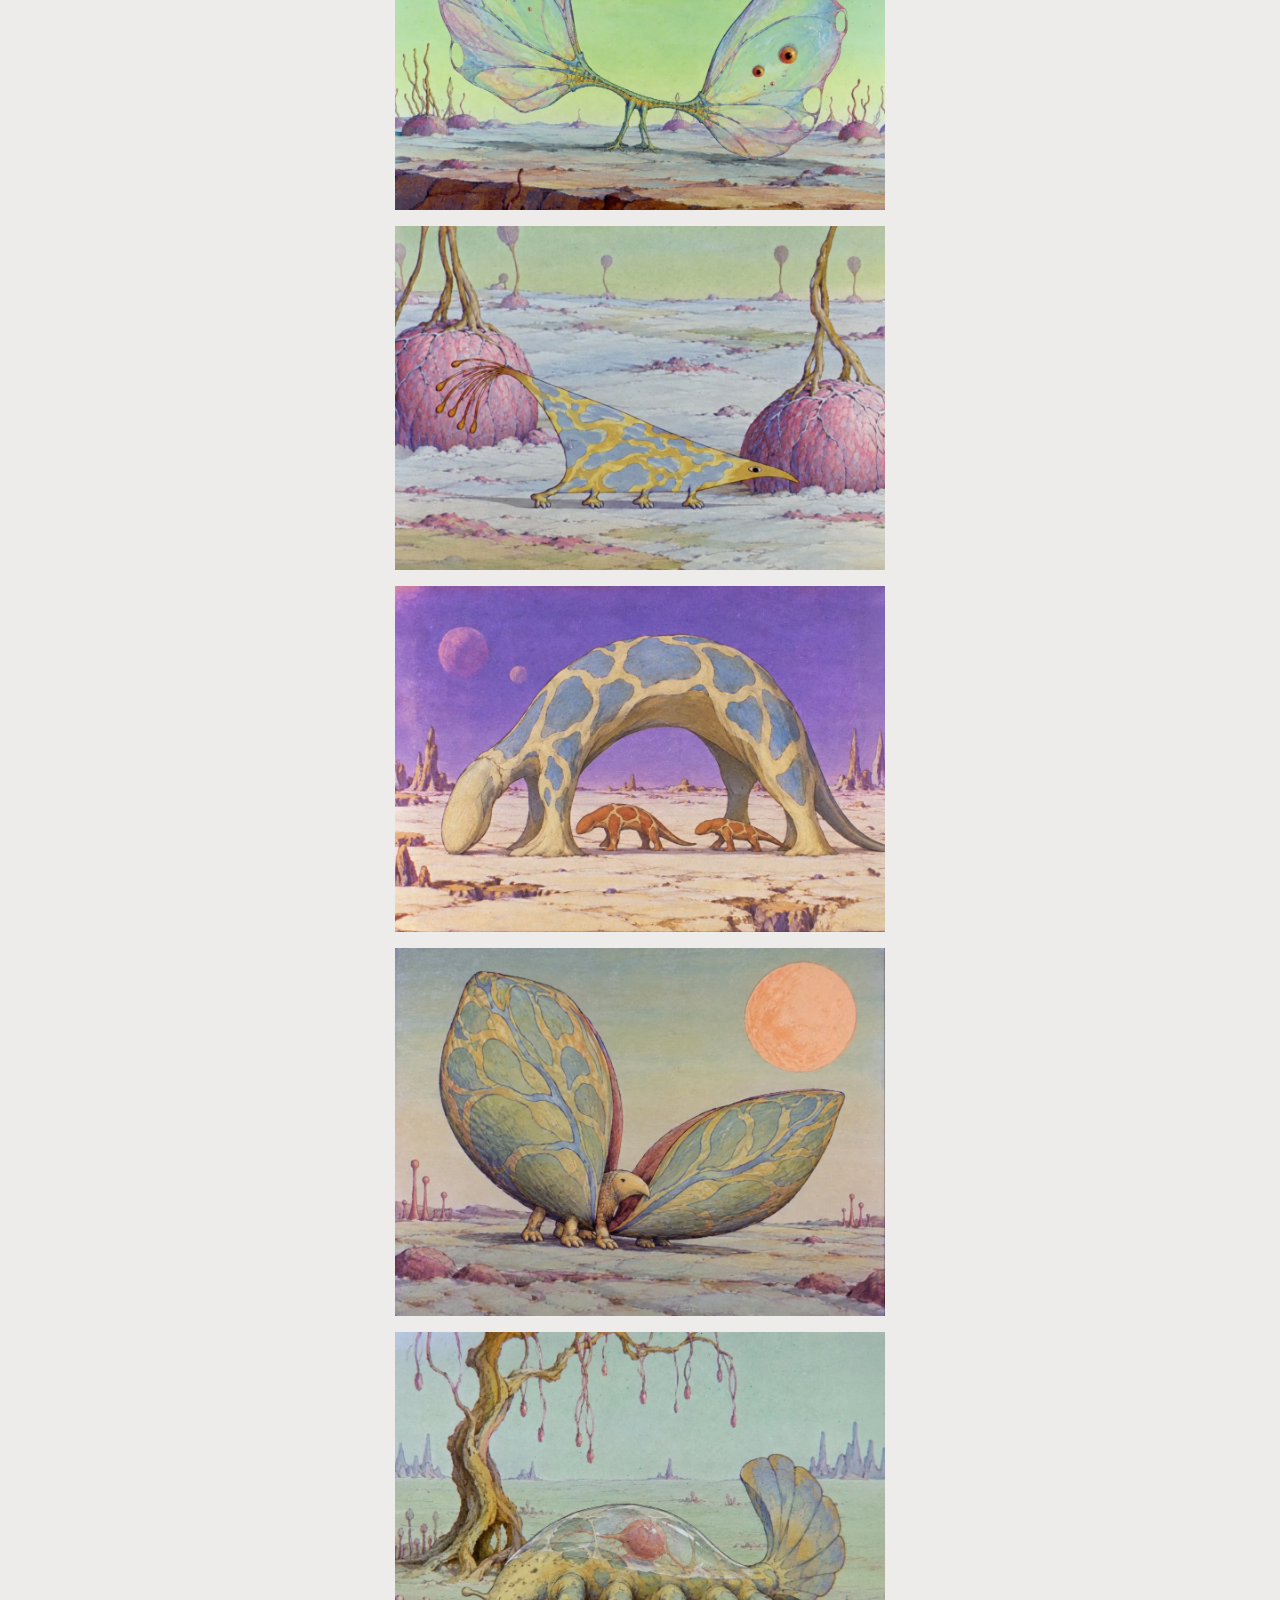
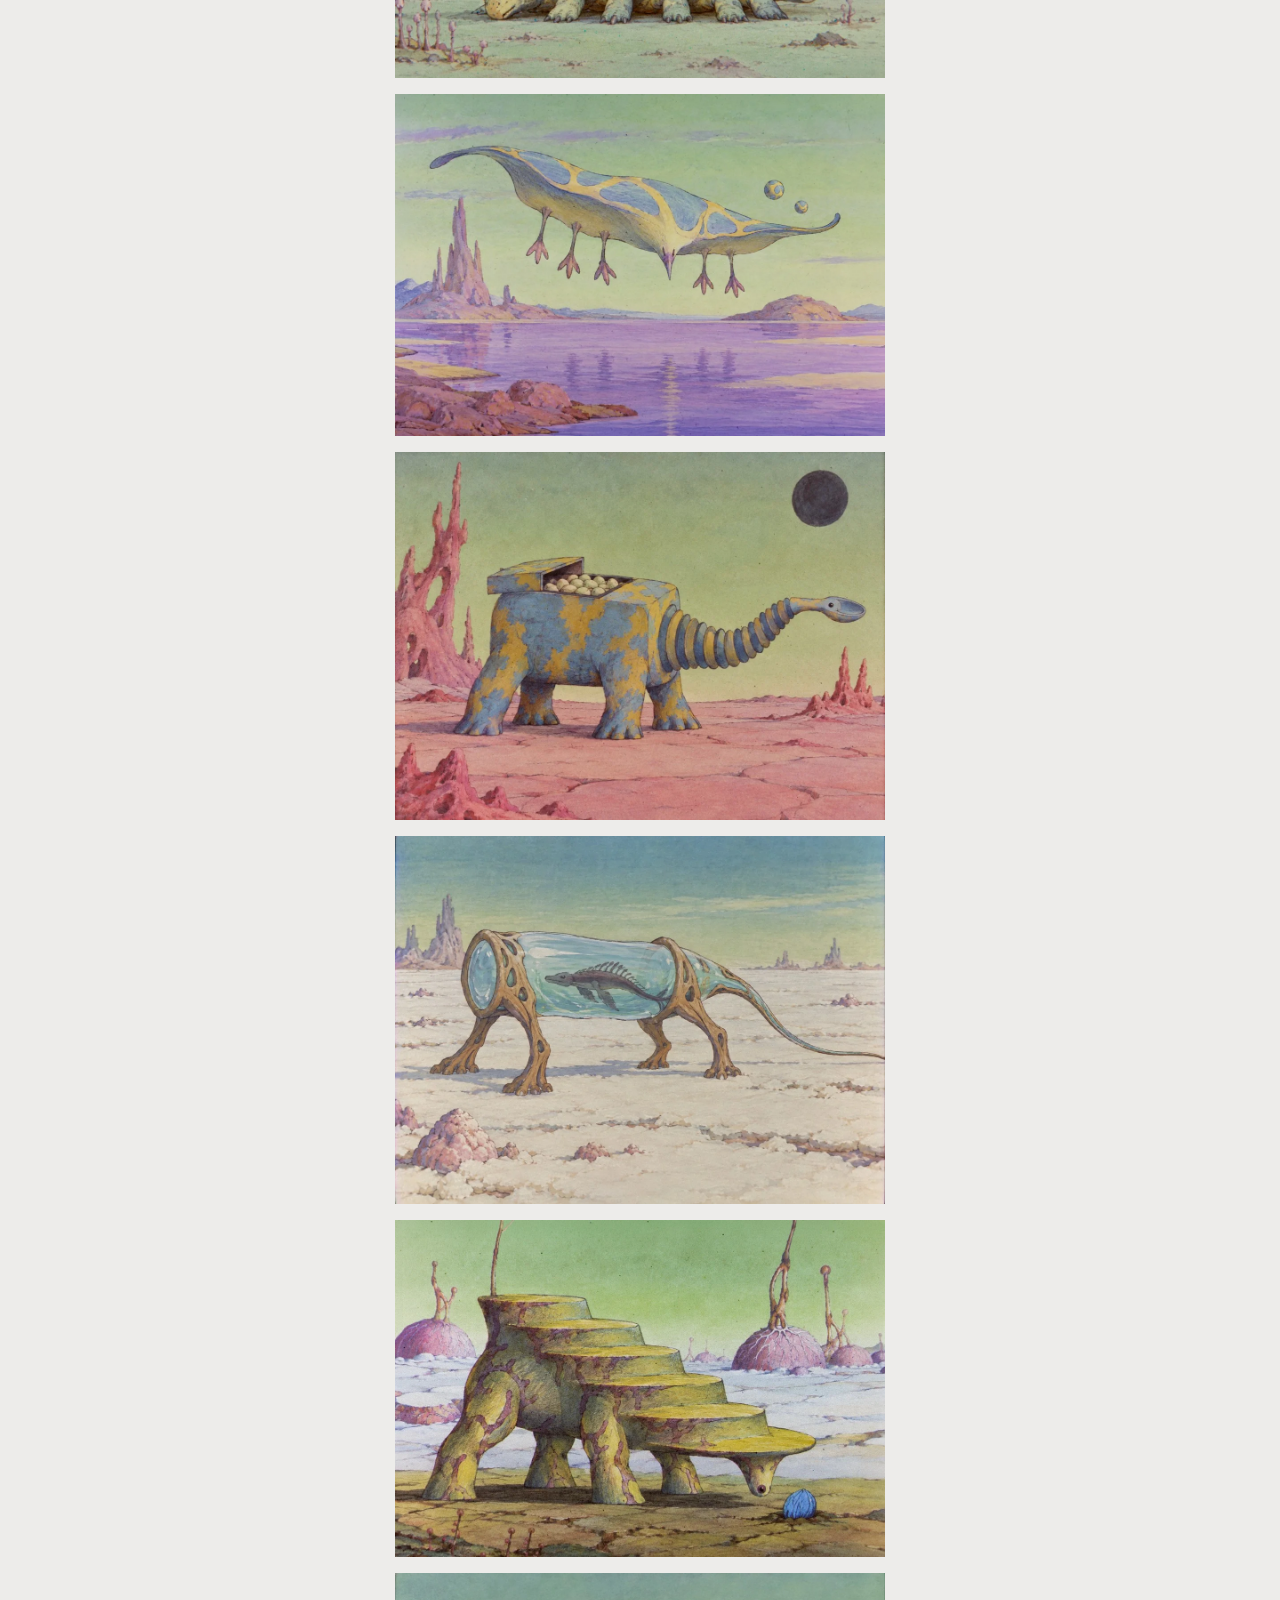
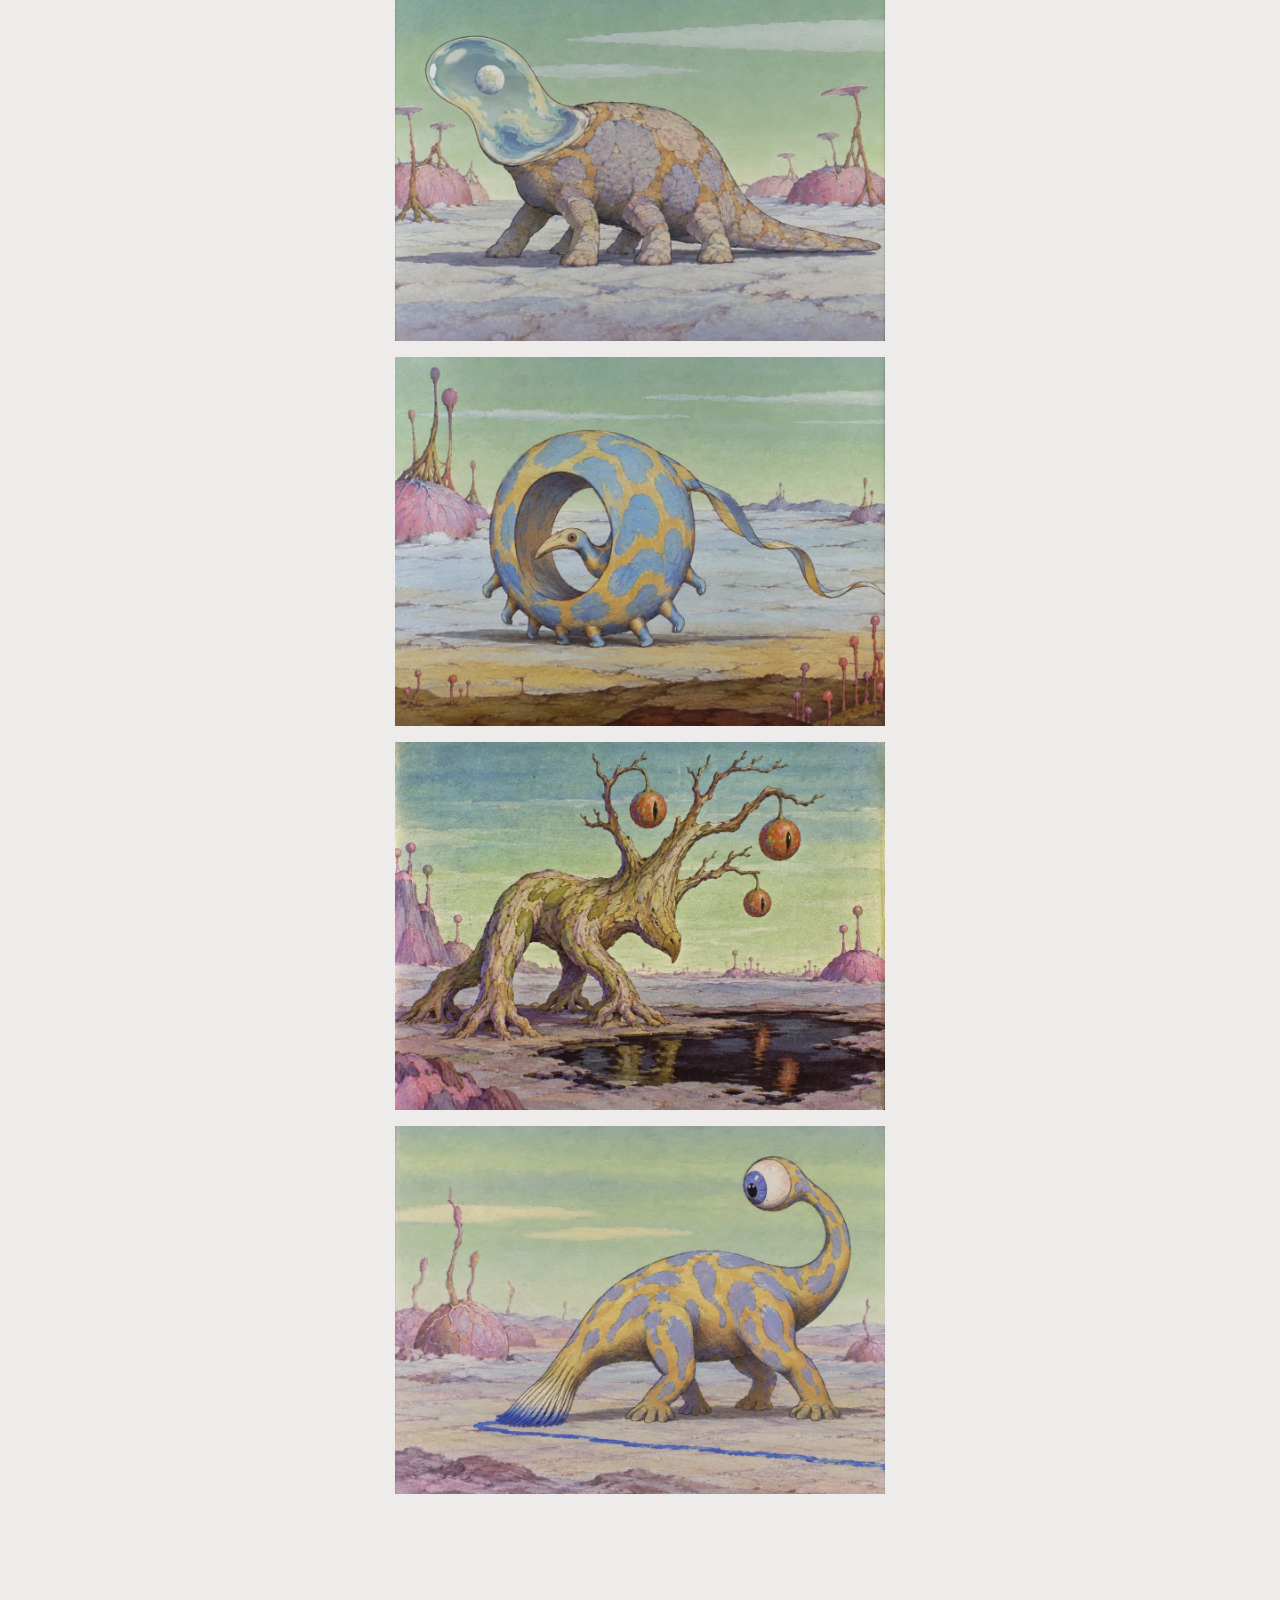
==== commit c9956e64: "모바일 자간·줄간격 확대, 화면 폭 흔들림 방지, 캐시 무효화, 항상 커버부터 시작 Co-Authored-By: Claude Opus 5.5 (1M context) <noreply" ====
--- a/index.html
+++ b/index.html
@@ -9,7 +9,7 @@
   <link rel="preconnect" href="https://fonts.googleapis.com">
   <link rel="preconnect" href="https://fonts.gstatic.com" crossorigin>
   <link href="https://fonts.googleapis.com/css2?family=DM+Sans:opsz,wght@9..40,400;9..40,500;9..40,700&family=Inter:wght@400;600;700&family=Noto+Sans+KR:wght@400&display=swap" rel="stylesheet">
-  <link rel="stylesheet" href="assets/style.css">
+  <link rel="stylesheet" href="assets/style.css?v=20261026d">
 </head>
 <body>
   <!-- 1. 커버 (Figma Frame 2) -->
@@ -53,7 +53,7 @@
     </aside>
   </section>
 
-  <script src="assets/data.js"></script>
-  <script src="assets/app.js"></script>
+  <script src="assets/data.js?v=20261026d"></script>
+  <script src="assets/app.js?v=20261026d"></script>
 </body>
 </html>
--- a/assets/style.css
+++ b/assets/style.css
@@ -10,7 +10,8 @@
   --cream: #FFFDEC;
 }
 * { box-sizing: border-box; margin: 0; padding: 0; }
-html { scroll-behavior: smooth; }
+html { scroll-behavior: smooth; -webkit-text-size-adjust: 100%; text-size-adjust: 100%; overflow-x: clip; }
+body { overflow-x: clip; }
 body { background: var(--paper); color: var(--ink); font-family: 'Inter', 'Noto Sans KR', system-ui, sans-serif; -webkit-font-smoothing: antialiased; }
 a { color: inherit; text-decoration: none; }
 button { font: inherit; color: inherit; background: none; border: 0; cursor: pointer; }
@@ -24,12 +25,11 @@
 /* 배경 듀오톤 노이즈 (#362B2F + 25% #D88282, 밀도 0.32) — 타일은 JS가 캔버스로 생성 */
 .cover::before { content: ''; position: absolute; inset: 0; background-image: var(--noise); background-size: calc(256 * var(--u)) calc(256 * var(--u)); pointer-events: none; }
 .strip { position: absolute; left: 0; width: 100%; height: calc(72 * var(--u)); display: grid; grid-template-columns: repeat(20, 1fr); }
-.strip::before, .strip::after { content: ''; position: absolute; left: 0; right: 0; height: 1px; background: #2A2A2E; }
-.strip::before { top: 0; } .strip::after { bottom: 0; }
 .strip.top { top: calc(48 * var(--v)); }
 .strip.bottom { top: calc(545 * var(--v)); }
-.strip img { position: relative; z-index: 1; width: 100%; height: 100%; object-fit: cover; opacity: 0; transition: opacity 1.2s ease; }
-.cover.ready .strip img { opacity: var(--op); }
+.strip .cell { position: relative; opacity: 0; transition: opacity 1.2s ease; }
+.cover.ready .strip .cell { opacity: 1; }
+.strip img { position: relative; z-index: 1; width: 100%; height: 100%; object-fit: cover; opacity: var(--op); }
 .cover-logo { position: absolute; left: calc(68 * var(--u)); top: calc(216 * var(--v)); width: calc(83 * var(--u)); height: auto; }
 .cover-title { position: absolute; left: calc(192 * var(--u)); top: calc(206 * var(--v)); font-weight: 700;
   font-size: calc(105 * var(--u)); line-height: 1; letter-spacing: -0.04em; white-space: nowrap; filter: url(#texture);
@@ -83,6 +83,11 @@
 .pk-row .go { color: var(--gray); white-space: nowrap; transition: transform .2s ease, color .2s ease; }
 .pk-row:hover .go { color: var(--ink); transform: translateX(3px); }
 .pk-row:hover .nm { text-decoration: underline; text-underline-offset: 3px; }
+.pk-row.cur .nm { text-decoration: none; }
+.pk-row.cur .go { color: var(--ink); font-weight: 600; transform: none; }
+.pk-row.cur img { outline: 1.5px solid var(--ink); outline-offset: -1.5px; }
+/* 패키지 페이지: 상세와 같은 우측 상단 탭을 화면에 고정 */
+.topnav { position: fixed; top: 0; right: 0; z-index: 20; font-size: calc(12 * var(--u)); }
 .pk-hint { color: var(--gray); padding-top: calc(8 * var(--u)); min-height: calc(24 * var(--u)); }
 .pk-hint b { color: var(--ink); font-weight: 600; }
 
@@ -121,6 +126,69 @@
 .lightbox.open { opacity: 1; pointer-events: auto; }
 .lightbox img { max-width: 86vw; max-height: 86vh; background: #fff; }
 
+/* ================= 모바일 (760px 이하) — 기준 폭 390, 1m = 화면 폭 / 390 ================= */
+@media (max-width: 760px) {
+  :root { --m: calc(100vw / 390); }
+
+  /* 커버: 화면 높이를 채우고 로고 → 두 줄 제목 → 문구 순서로 */
+  .cover { height: var(--h0, 100svh); min-height: 600px; }
+  .cover::before { background-size: 200px 200px; }
+  .strip { width: calc(56 * 20 * var(--m)); height: calc(56 * var(--m)); grid-template-columns: repeat(20, calc(56 * var(--m))); }
+  .strip.top { top: calc(48 * var(--m)); left: auto; right: 0; }      /* 밝은 오른쪽 끝이 보이게 */
+  .strip.bottom { top: auto; bottom: calc(48 * var(--m)); left: 0; } /* 밝은 왼쪽 끝이 보이게 */
+  .cover-logo { left: calc(24 * var(--m)); top: 30%; width: calc(60 * var(--m)); }
+  .cover-title { left: calc(24 * var(--m)); right: calc(24 * var(--m)); top: calc(30% + 84 * var(--m)); font-size: calc(76 * var(--m)); line-height: .95; white-space: normal; }
+  .cover-tag { right: calc(24 * var(--m)); left: calc(24 * var(--m)); top: auto; bottom: calc(150 * var(--m)); white-space: normal; font-size: calc(17 * var(--m)); }
+
+  /* 상세: 한 줄 흐름 (aside를 풀어서 각 요소를 격자 칸에 배치) */
+  .detail { display: grid; grid-template-columns: 1fr auto; grid-template-areas: "logo nav" "title title" "desc desc" "grid grid" "images images";
+    font-size: 12px; padding: 18px 0 0; }
+  .side { display: contents; }
+  .logo, .back, .title-block, .show-grid, .side.right .desc, .nav { position: static; }
+  .logo { grid-area: logo; align-self: start; padding-left: 20px; font-size: 24px; }
+  .back { display: none; }
+  .nav { grid-area: nav; position: sticky; top: 0; align-self: start; z-index: 30; gap: 14px; padding: 8px 16px; font-size: 12px; background: rgba(237,236,234,.92); backdrop-filter: blur(6px); }
+  /* 노트북처럼 글자는 작게, 블록 사이는 넉넉하게 */
+  .title-block { grid-area: title; padding: calc(var(--h0, 100svh) * .22) 20px 0; }
+  .title-block h1 { font-size: 21px; line-height: 1.2; }
+  .meta { gap: 9px; margin-top: 18px; flex-wrap: wrap; font-size: 11.5px; }
+  .side.right .desc { grid-area: desc; width: auto; max-width: 290px; padding: 56px 20px 0; font-size: 12.5px; line-height: 2.1; }
+  .show-grid { grid-area: grid; justify-self: start; padding: calc(var(--h0, 100svh) * .14) 20px 18px; font-size: 12px; }
+  .images { grid-area: images; padding: 0 20px 96px; gap: 16px; }
+  /* 자간: 모바일 글자는 넉넉하게 띄움 (한글 설명은 더 넓게) */
+  .detail, .topnav, .pk-panel, .board.m { letter-spacing: 0.03em; }
+  .side.right .desc, .board.m .pdesc, .meta { letter-spacing: 0.06em; }
+  .logo, .board.m .logo { letter-spacing: -0.02em; }
+  .title-block h1 { letter-spacing: 0.01em; }
+  .images.grid { grid-template-columns: repeat(2, 1fr); gap: 8px; padding-top: 0; }
+
+  /* 패키지 목록 패널: 화면 폭에 맞춰 위에서 펼침 */
+  .pk-panel { position: fixed; top: 46px; left: 12px; right: 12px; width: auto; padding: 14px 14px 8px; z-index: 40; }
+  .pk-head { padding-bottom: 10px; }
+  .pk-row { grid-template-columns: 76px 1fr auto; gap: 12px; padding: 10px 0; }
+  .pk-row .nm { font-size: 14px; }
+  .pk-hint { padding-top: 8px; min-height: 24px; }
+  .topnav { font-size: 12px; }
+  .topnav .nav { position: fixed; top: 0; right: 0; }
+
+  /* 패키지 페이지: 세로 흐름 */
+  .board.m { height: auto; font-size: 12.5px; padding: 72px 20px 96px; display: flex; flex-direction: column; }
+  .board.m > * { position: static; }
+  .board.m .lbl { font-size: 11.5px; }
+  .board.m .logo { font-size: 24px; padding: 0; margin: 40px 0 56px; }
+  .board.m .heads { display: grid; grid-template-columns: 1fr 1fr; gap: 18px; border-top: 1.5px solid var(--rule); border-bottom: 1.5px solid var(--rule); padding: 16px 0 20px; }
+  .board.m .list { line-height: 2.1; font-size: 12px; margin-top: 12px; }
+  .board.m .sec { margin-top: 76px; }
+  .board.m .ph { width: 100%; }
+  .board.m .pair { display: grid; grid-template-columns: 1fr 1fr; gap: 10px; }
+  .board.m .cap { gap: 6px; padding: 14px 0; border-top: 1px solid var(--rule); margin-top: 14px; font-size: 12.5px; }
+  .board.m .cap::before { font-size: 9px; }
+  .board.m .pdesc { width: auto; padding: 16px 48px 4px 0; border-top: 1px solid var(--rule); font-size: 12px; line-height: 2.1; }
+  .board.m .more { font-size: 11.5px; margin-top: 10px; }
+  .board.m .swatch { height: 110px; }
+  .board.m .codes { padding-top: 16px; border-top: 1px solid var(--rule); font-size: 12px; line-height: 2.1; }
+}
+
 @media (prefers-reduced-motion: reduce) {
   * { transition: none !important; scroll-behavior: auto !important; }
 }
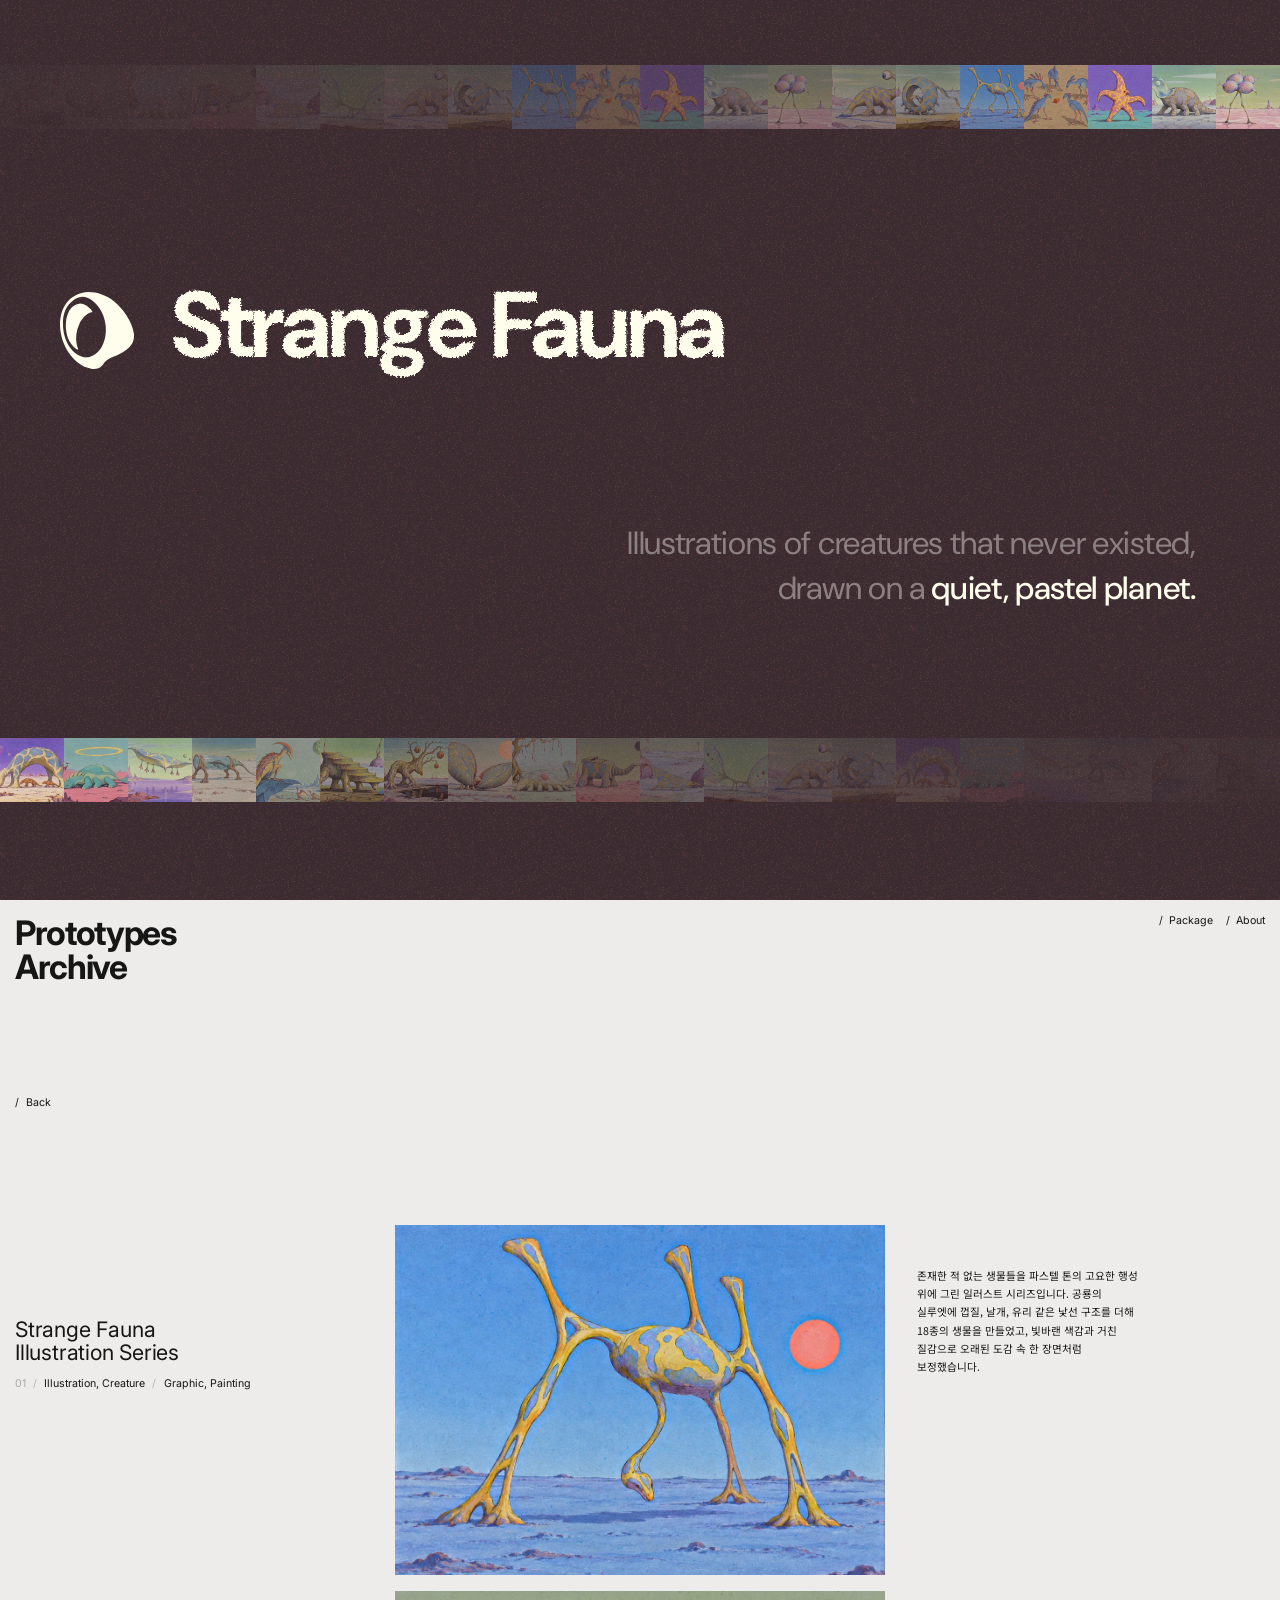
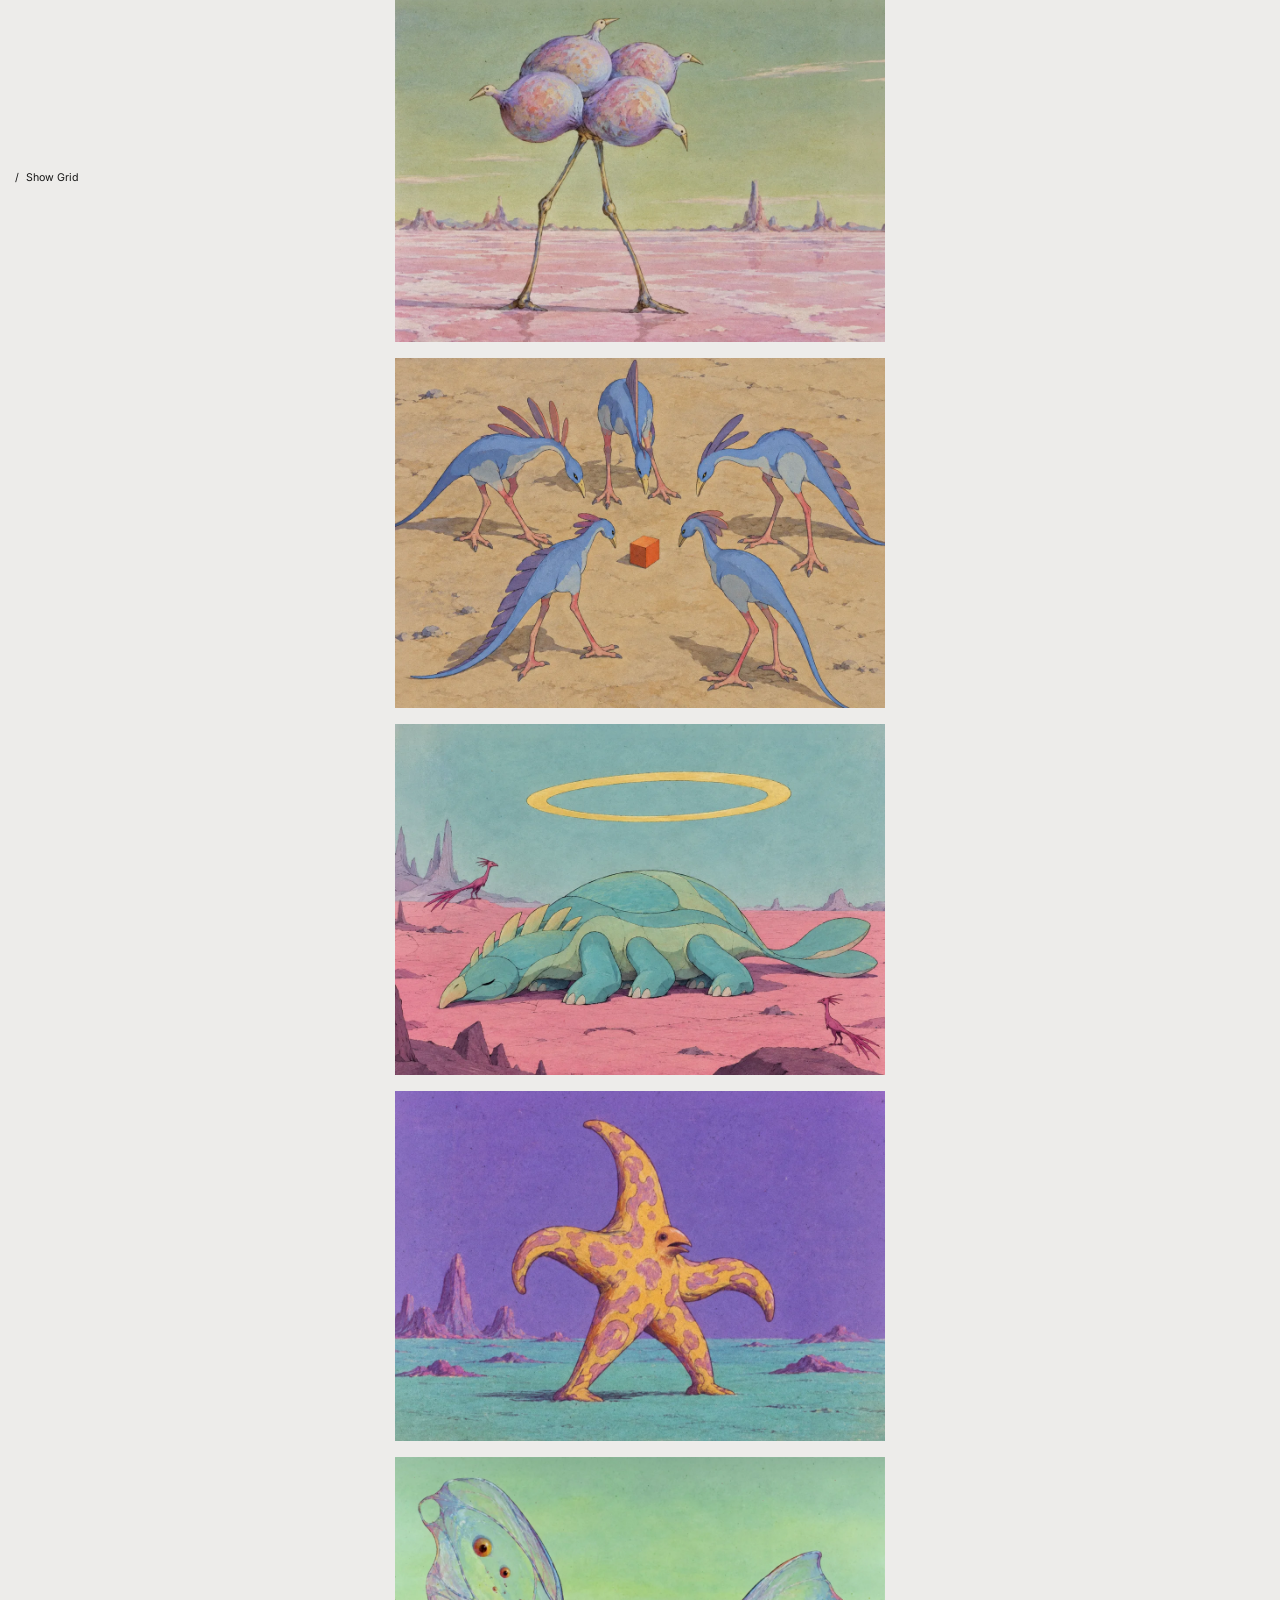
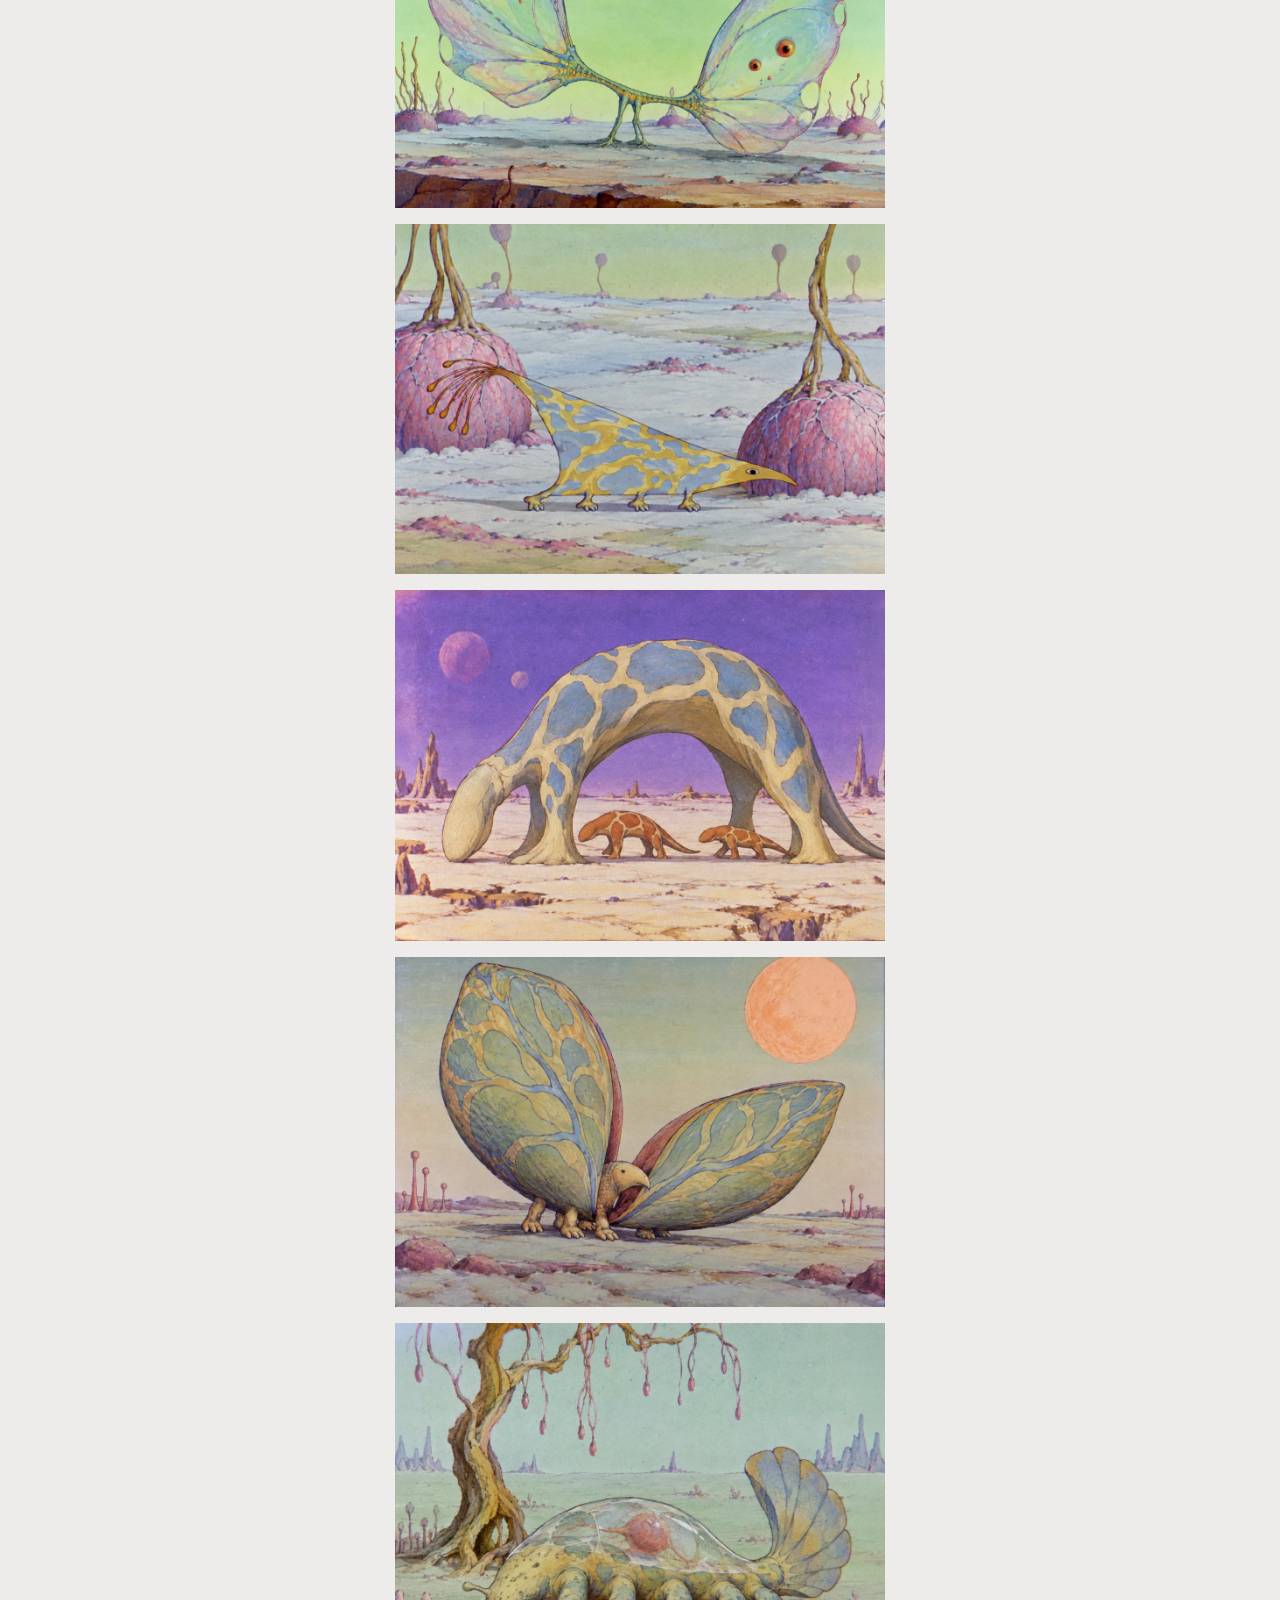
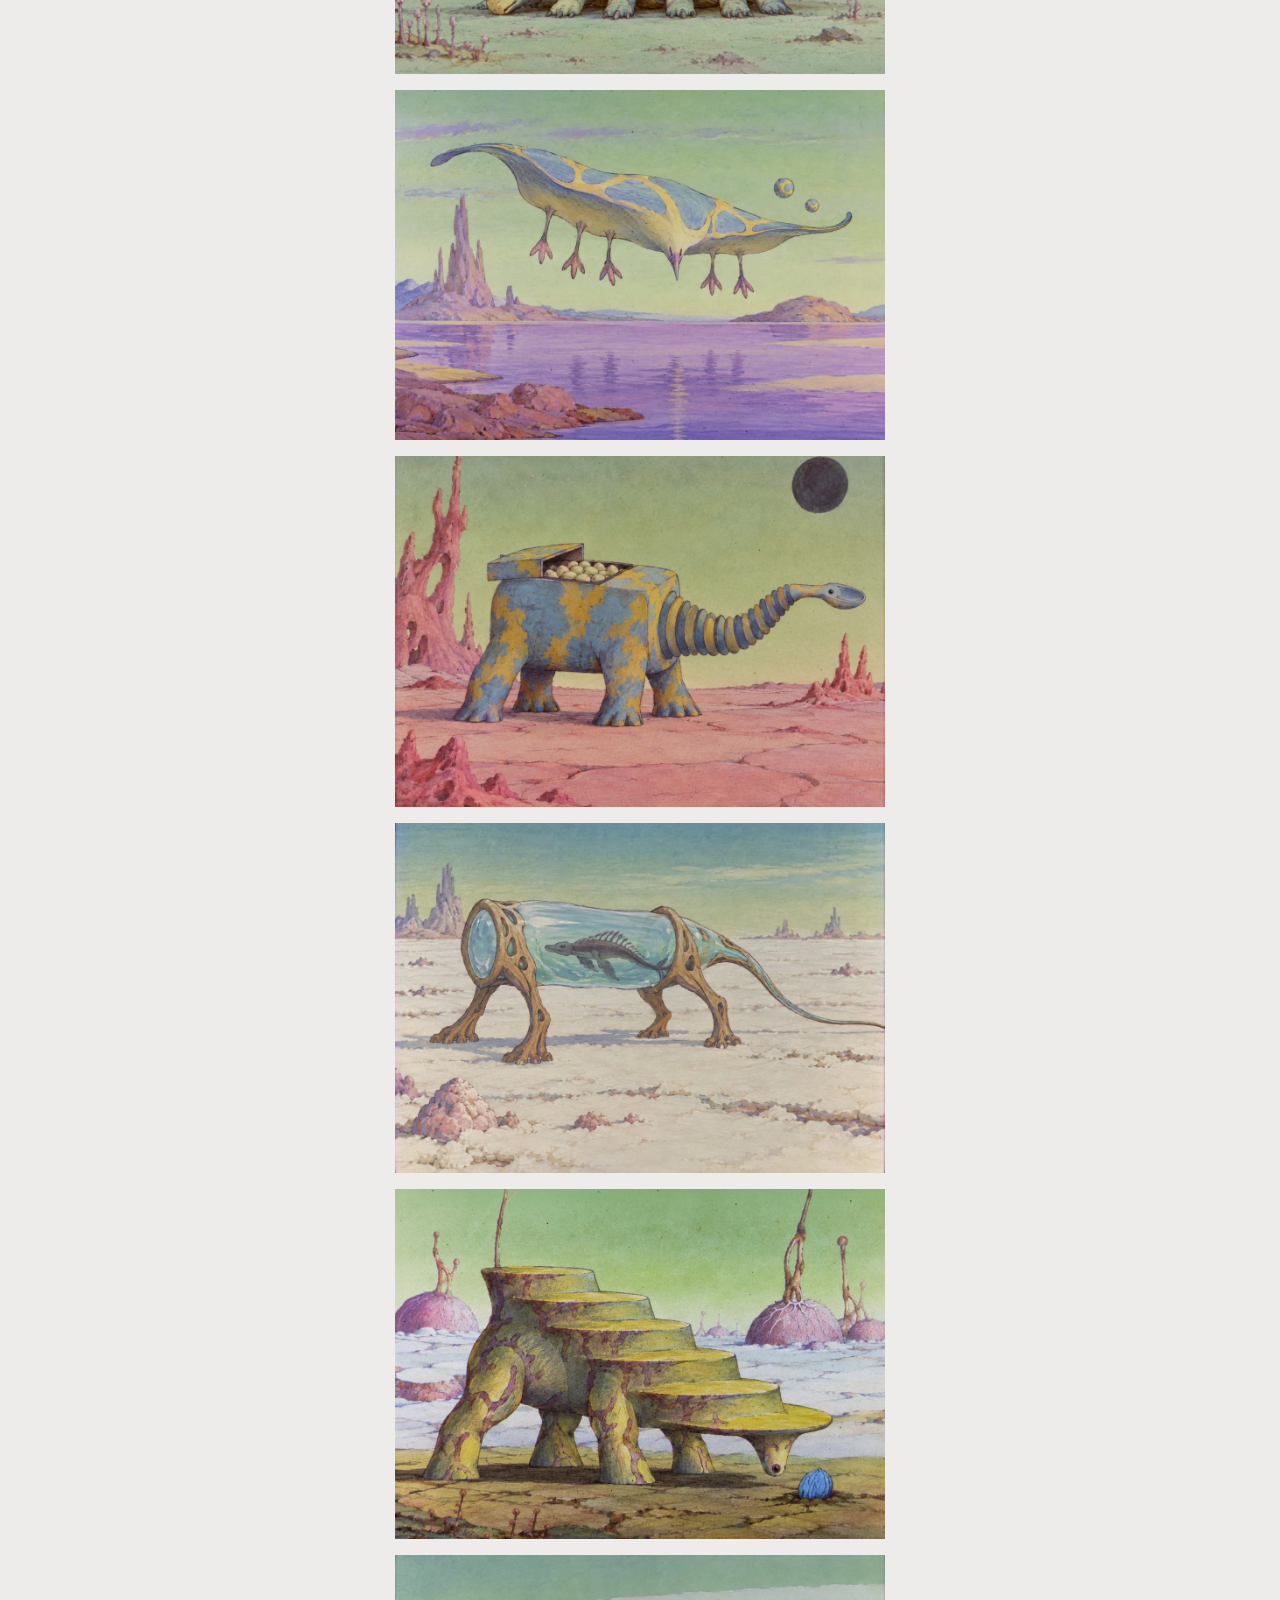
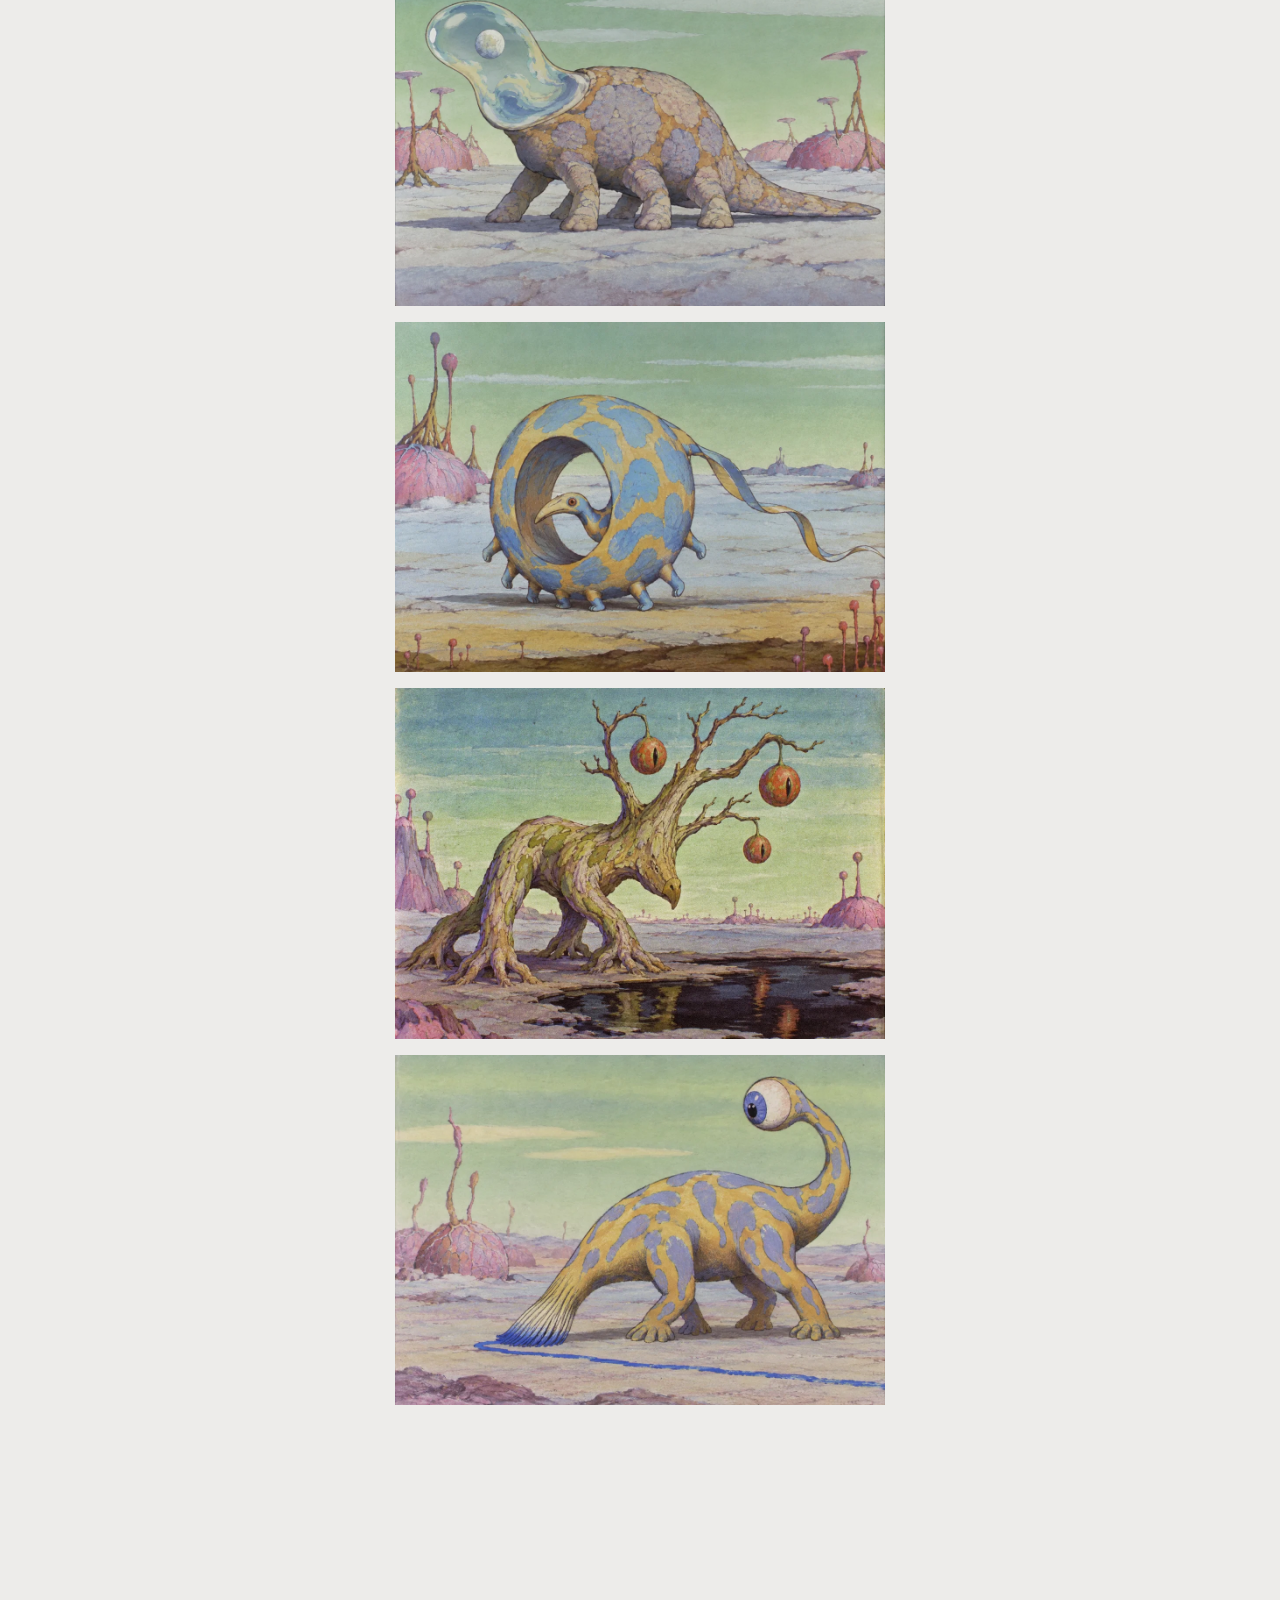
==== commit f210dd82: "일러스트 18장을 1.4:1로 통일 크롭(개체 보존), 그리드 정렬 Co-Authored-By: Claude Opus 5.5 (1M context) <noreply@anthropi" ====
--- a/index.html
+++ b/index.html
@@ -9,7 +9,7 @@
   <link rel="preconnect" href="https://fonts.googleapis.com">
   <link rel="preconnect" href="https://fonts.gstatic.com" crossorigin>
   <link href="https://fonts.googleapis.com/css2?family=DM+Sans:opsz,wght@9..40,400;9..40,500;9..40,700&family=Inter:wght@400;600;700&family=Noto+Sans+KR:wght@400&display=swap" rel="stylesheet">
-  <link rel="stylesheet" href="assets/style.css?v=20261026d">
+  <link rel="stylesheet" href="assets/style.css?v=20261026e">
 </head>
 <body>
   <!-- 1. 커버 (Figma Frame 2) -->
@@ -53,7 +53,7 @@
     </aside>
   </section>
 
-  <script src="assets/data.js?v=20261026d"></script>
-  <script src="assets/app.js?v=20261026d"></script>
+  <script src="assets/data.js?v=20261026e"></script>
+  <script src="assets/app.js?v=20261026e"></script>
 </body>
 </html>
--- a/assets/style.css
+++ b/assets/style.css
@@ -61,7 +61,7 @@
 .images figure.in { opacity: 1; transform: none; }
 .images img { width: 100%; height: auto; }
 .images.grid { display: grid; grid-template-columns: repeat(3, 1fr); gap: calc(8 * var(--u)); padding-top: 22vh; }
-.images.grid figure { cursor: zoom-in; aspect-ratio: 1; overflow: hidden; }
+.images.grid figure { cursor: zoom-in; overflow: hidden; }
 .images.grid img { height: 100%; object-fit: cover; }
 
 .side.right .desc { position: absolute; top: 40.8%; left: calc(36 * var(--u)); width: calc(256 * var(--u)); font-size: calc(12 * var(--u)); line-height: 1.7; word-break: keep-all; }
